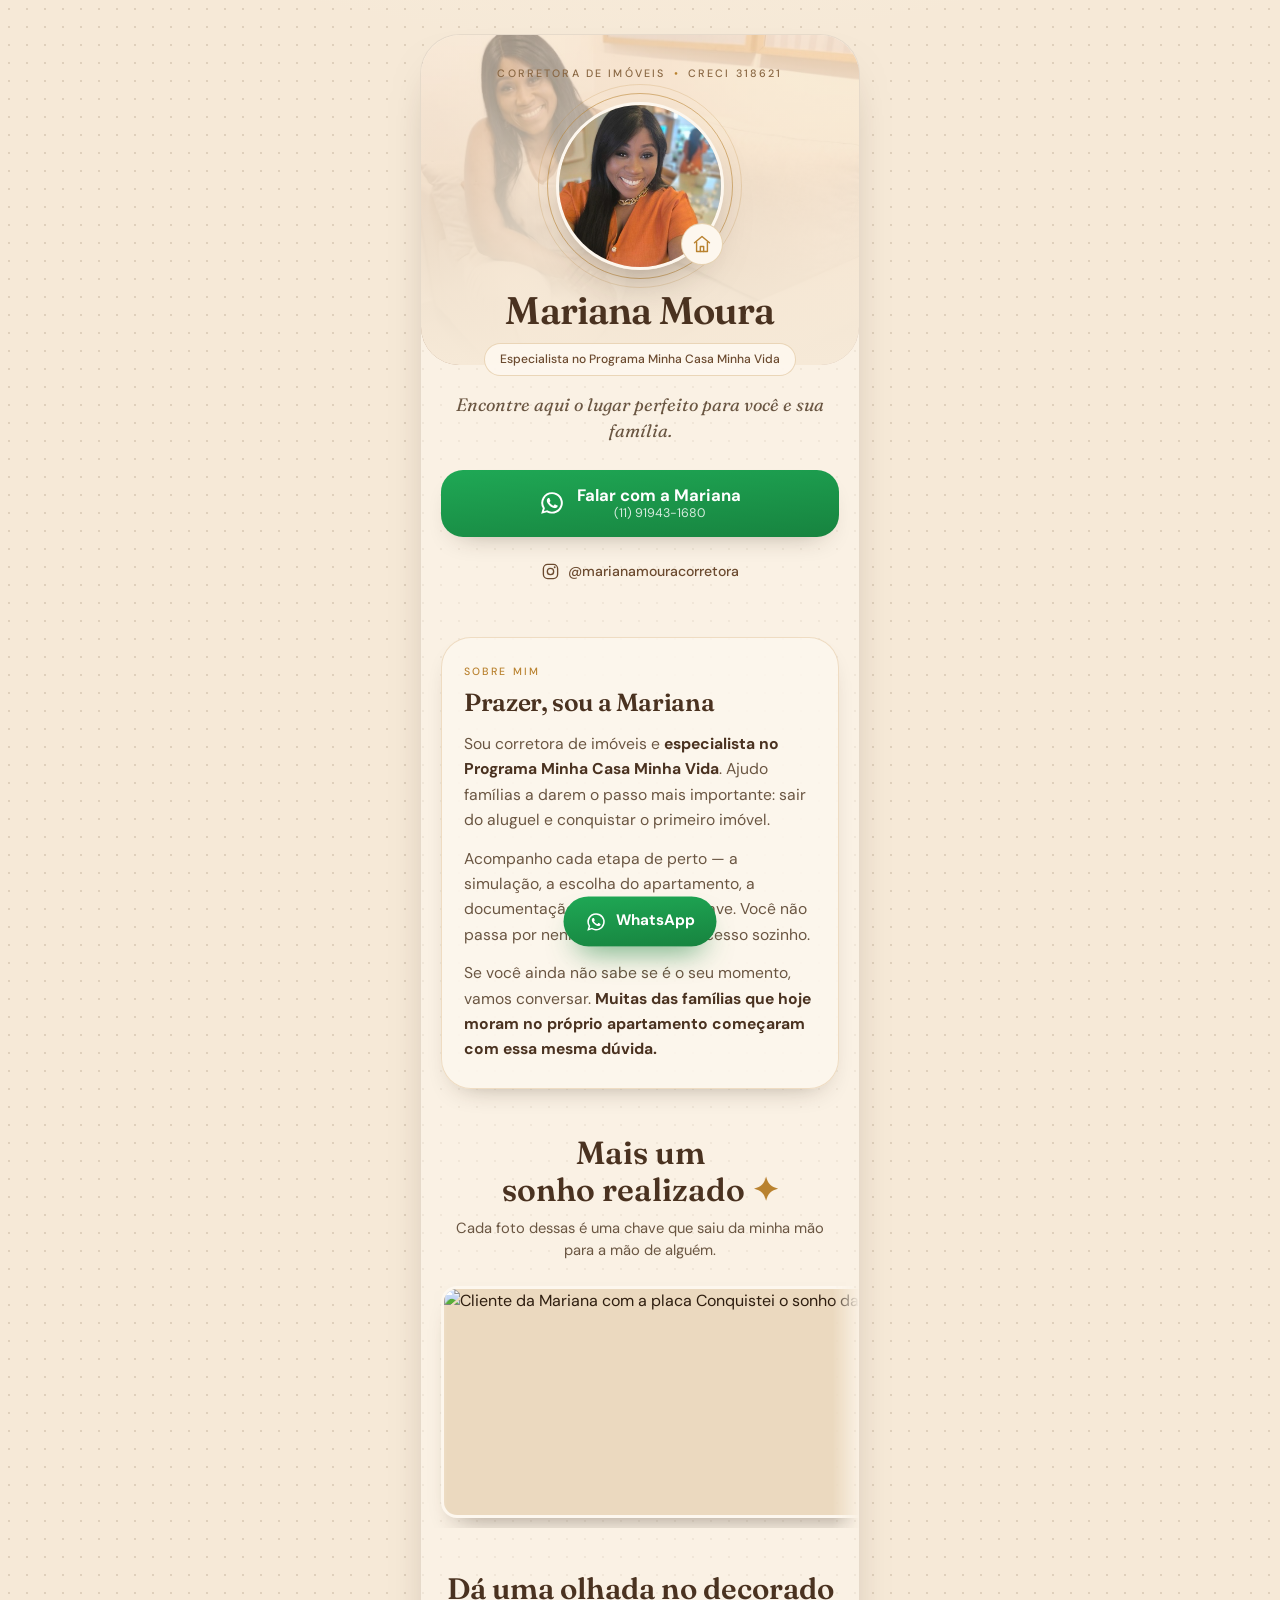
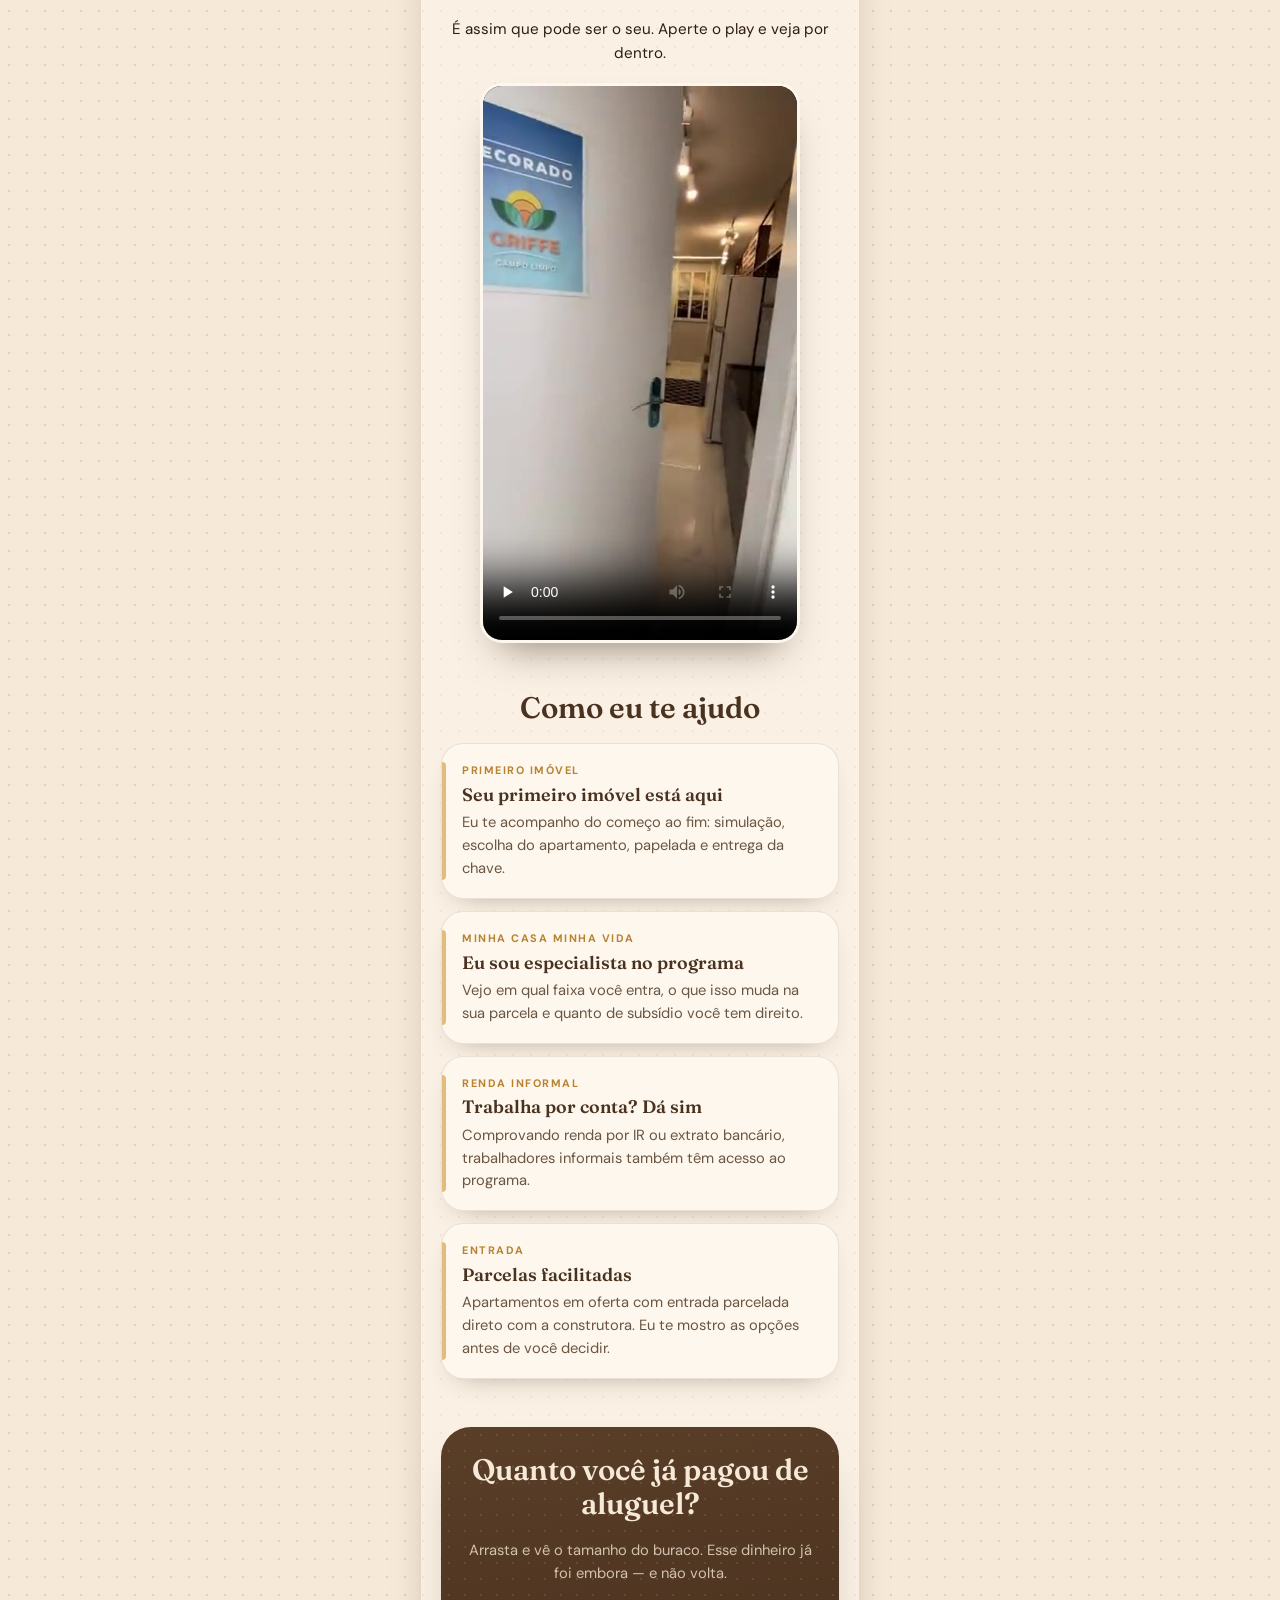
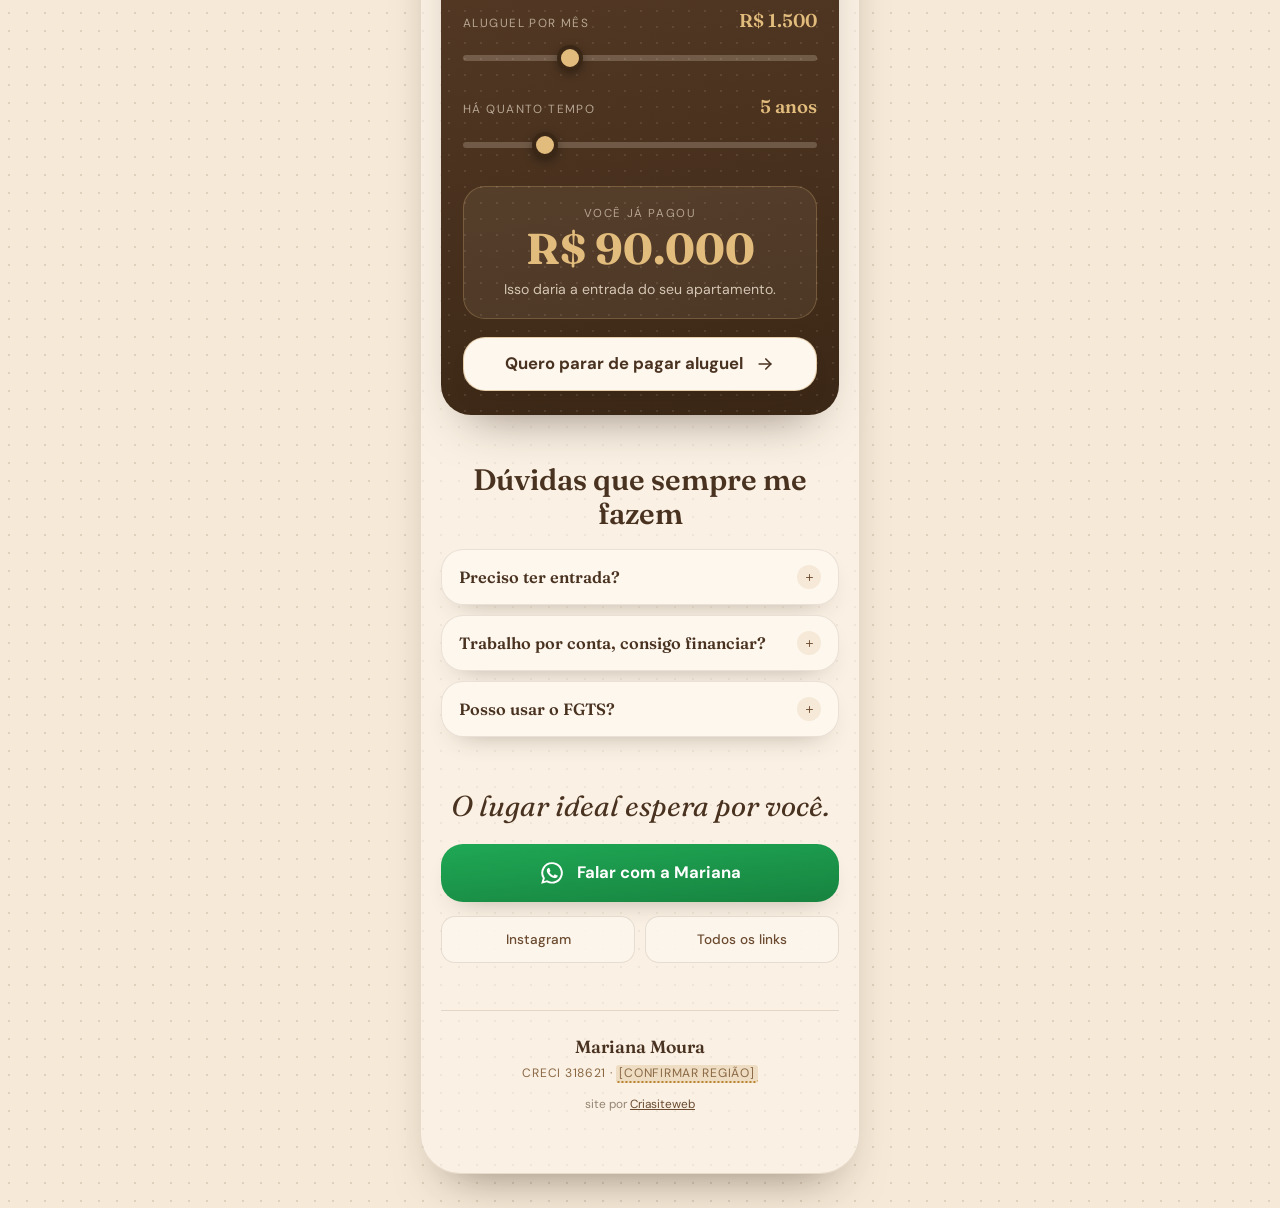
==== ver/index.html @ e0d33053 "Topo do biosite refeito: rosto em moldura contida, acao no topo, carimbo removido" ====
<!doctype html>
<html lang="pt-BR">
<head>
<meta charset="utf-8">
<meta name="viewport" content="width=device-width, initial-scale=1, viewport-fit=cover">
<title>Mariana Moura · Corretora de Imóveis</title>
<meta name="description" content="Mariana Moura, corretora de imóveis e especialista no Programa Minha Casa Minha Vida. Encontre aqui o lugar perfeito para você e sua família.">
<meta name="theme-color" content="#F6E9D7">

<meta property="og:type" content="website">
<meta property="og:title" content="Mariana Moura · Corretora de Imóveis">
<meta property="og:description" content="Especialista no Programa Minha Casa Minha Vida. Saia do aluguel — seu primeiro imóvel está aqui.">
<meta property="og:image" content="../assets/img/mariana-retrato.jpg">

<link rel="icon" href="data:image/svg+xml,<svg xmlns='http://www.w3.org/2000/svg' viewBox='0 0 100 100'><rect width='100' height='100' rx='22' fill='%236B4A2F'/><text y='70' x='50' text-anchor='middle' font-size='58' font-family='Georgia,serif' fill='%23F6E9D7'>M</text></svg>">

<link rel="preconnect" href="https://fonts.googleapis.com">
<link rel="preconnect" href="https://fonts.gstatic.com" crossorigin>
<link href="https://fonts.googleapis.com/css2?family=Fraunces:ital,opsz,wght@0,9..144,400;0,9..144,600;0,9..144,700;1,9..144,400&family=DM+Sans:opsz,wght@9..40,400;9..40,500;9..40,700&display=swap" rel="stylesheet">

<link rel="stylesheet" href="../assets/css/estilo.css?v=6">
</head>
<body>

<main class="bio">

  <!-- ============ 1. ROSTO + ACAO (cabecalho unico) ============ -->
  <header class="topo bloco" data-revela>

    <div class="topo__fundo" aria-hidden="true"></div>

    <p class="topo__rotulo">
      <span id="cargo">Corretora de imóveis</span>
      <i aria-hidden="true">&#8226;</i>
      <span id="creci">CRECI 318621</span>
    </p>

    <div class="topo__moldura">
      <img class="topo__foto" src="../assets/img/mariana-retrato.jpg"
           alt="Mariana Moura, corretora de imóveis"
           width="565" height="568" fetchpriority="high" decoding="async">
      <span class="topo__selo" aria-hidden="true">
        <svg viewBox="0 0 24 24" fill="none" stroke="currentColor" stroke-width="1.7" stroke-linecap="round" stroke-linejoin="round">
          <path d="M3 10.5 12 3l9 7.5"/><path d="M5.5 9.5V21h13V9.5"/><path d="M10 21v-6h4v6"/>
        </svg>
      </span>
    </div>

    <h1 class="topo__nome">Mariana Moura</h1>

    <p class="topo__especialidade" id="especialidade">Especialista no Programa Minha Casa Minha Vida</p>

    <p class="topo__chamada" id="chamada">Encontre aqui o lugar perfeito para você e sua família.</p>

    <div class="topo__acao">
      <a class="botao botao--zap" id="zapTopo" href="#" target="_blank" rel="noopener">
        <svg class="botao__icone" viewBox="0 0 24 24" fill="currentColor" aria-hidden="true"><path d="M12.04 2a9.9 9.9 0 0 0-8.5 14.96L2 22l5.2-1.5A9.9 9.9 0 1 0 12.04 2Zm0 1.8a8.1 8.1 0 1 1-4.1 15.08l-.3-.17-3.08.89.9-3-.2-.31A8.1 8.1 0 0 1 12.05 3.8Zm4.65 10.3c-.25-.13-1.48-.73-1.7-.81-.23-.09-.4-.13-.56.12s-.64.8-.79.97c-.14.17-.29.19-.54.06a6.6 6.6 0 0 1-1.95-1.2 7.3 7.3 0 0 1-1.35-1.68c-.14-.25-.01-.38.11-.5.11-.12.25-.29.37-.44.12-.15.16-.25.24-.42.08-.17.04-.31-.02-.44-.06-.12-.56-1.35-.77-1.85-.2-.48-.4-.42-.55-.43h-.47c-.16 0-.43.06-.65.31-.23.25-.86.84-.86 2.05s.88 2.38 1 2.55c.13.16 1.73 2.64 4.2 3.7.58.26 1.04.41 1.4.52.59.19 1.13.16 1.55.1.47-.07 1.48-.6 1.69-1.19.2-.58.2-1.08.14-1.19-.06-.1-.23-.16-.48-.29Z"/></svg>
        <span class="botao__texto">
          <b>Falar com a Mariana</b>
          <small id="zapNumero">(11) 91943-1680</small>
        </span>
      </a>

      <a class="linha-insta" id="instaLink" href="https://www.instagram.com/marianamouracorretora/" target="_blank" rel="noopener">
        <svg viewBox="0 0 24 24" fill="none" stroke="currentColor" stroke-width="1.7" aria-hidden="true"><rect x="3" y="3" width="18" height="18" rx="5.5"/><circle cx="12" cy="12" r="4"/><circle cx="17.3" cy="6.7" r="1.2" fill="currentColor" stroke="none"/></svg>
        <span>@marianamouracorretora</span>
      </a>
    </div>

  </header>

  <!-- ============ 2. UM POUCO SOBRE ELA ============ -->
  <section class="sobre bloco" data-revela aria-labelledby="sobreTitulo">
    <p class="sobre__rotulo">Sobre mim</p>
    <h2 class="sobre__titulo" id="sobreTitulo">Prazer, sou a Mariana</h2>
    <div id="sobreTexto"></div>
  </section>

  <!-- ============ 3. MURAL DE ENTREGAS ============ -->
  <section class="mural bloco" data-revela aria-labelledby="muralTitulo">
    <h2 class="mural__titulo" id="muralTitulo">Mais um sonho realizado <i aria-hidden="true">✦</i></h2>
    <p class="mural__legenda" id="muralLegenda">Cada foto dessas é uma chave que saiu da minha mão para a mão de alguém.</p>

    <div class="mural__janela">
      <div class="trilho" id="trilho" role="list" aria-label="Fotos de entregas de chave"></div>
    </div>
  </section>

  <!-- ============ 3b. VÍDEO DO DECORADO ============ -->
  <section class="video bloco" data-revela aria-labelledby="videoTitulo">
    <h2 class="secao__titulo" id="videoTitulo">Dá uma olhada no decorado</h2>
    <p class="video__legenda" id="videoLegenda">É assim que pode ser o seu. Aperte o play e veja por dentro.</p>
    <div class="video__moldura">
      <video id="videoDecorado" controls playsinline preload="none"
             poster="../assets/img/decorado-capa.jpg" aria-label="Vídeo do apartamento decorado">
        <source src="../assets/video/decorado.mp4" type="video/mp4" />
        Seu navegador não consegue mostrar o vídeo.
      </video>
    </div>
  </section>

  <!-- ============ 4. COMO EU TE AJUDO ============ -->
  <section class="ajuda bloco" data-revela aria-labelledby="ajudaTitulo">
    <h2 class="secao__titulo" id="ajudaTitulo">Como eu te ajudo</h2>
    <div class="ajuda__lista" id="ajudaLista"></div>
  </section>

  <!-- ============ 5. CONTA DO ALUGUEL ============ -->
  <section class="conta bloco" data-revela aria-labelledby="contaTitulo">
    <h2 class="secao__titulo secao__titulo--claro" id="contaTitulo">Quanto você já pagou de aluguel?</h2>
    <p class="conta__texto">Arrasta e vê o tamanho do buraco. Esse dinheiro já foi embora — e não volta.</p>

    <label class="campo" for="valorAluguel">
      <span class="campo__rotulo">Aluguel por mês</span>
      <output class="campo__valor" id="valorSaida">R$ 1.500</output>
    </label>
    <input class="slider" type="range" id="valorAluguel" min="500" max="4000" step="50" value="1500" aria-describedby="valorSaida">

    <label class="campo" for="anosAluguel">
      <span class="campo__rotulo">Há quanto tempo</span>
      <output class="campo__valor" id="anosSaida">5 anos</output>
    </label>
    <input class="slider" type="range" id="anosAluguel" min="1" max="20" step="1" value="5" aria-describedby="anosSaida">

    <div class="conta__placar" aria-live="polite">
      <span class="conta__rotulo">Você já pagou</span>
      <strong class="conta__total" id="contaTotal">R$ 90.000</strong>
      <span class="conta__remate">Isso daria a entrada do seu apartamento.</span>
    </div>

    <a class="botao botao--claro" id="zapConta" href="#" target="_blank" rel="noopener">
      <span class="botao__texto"><b>Quero parar de pagar aluguel</b></span>
      <svg class="botao__seta" viewBox="0 0 24 24" fill="none" stroke="currentColor" stroke-width="2" stroke-linecap="round" stroke-linejoin="round" aria-hidden="true"><path d="M5 12h14"/><path d="m13 6 6 6-6 6"/></svg>
    </a>
  </section>

  <!-- ============ 6. DÚVIDAS ============ -->
  <section class="duvidas bloco" data-revela aria-labelledby="duvidasTitulo">
    <h2 class="secao__titulo" id="duvidasTitulo">Dúvidas que sempre me fazem</h2>
    <div class="duvidas__lista" id="duvidasLista"></div>
  </section>

  <!-- ============ 7. FECHAMENTO ============ -->
  <section class="fim bloco" data-revela>
    <p class="fim__frase" id="fimFrase">O lugar ideal espera por você.</p>
    <a class="botao botao--zap" id="zapFim" href="#" target="_blank" rel="noopener">
      <svg class="botao__icone" viewBox="0 0 24 24" fill="currentColor" aria-hidden="true"><path d="M12.04 2a9.9 9.9 0 0 0-8.5 14.96L2 22l5.2-1.5A9.9 9.9 0 1 0 12.04 2Zm0 1.8a8.1 8.1 0 1 1-4.1 15.08l-.3-.17-3.08.89.9-3-.2-.31A8.1 8.1 0 0 1 12.05 3.8Zm4.65 10.3c-.25-.13-1.48-.73-1.7-.81-.23-.09-.4-.13-.56.12s-.64.8-.79.97c-.14.17-.29.19-.54.06a6.6 6.6 0 0 1-1.95-1.2 7.3 7.3 0 0 1-1.35-1.68c-.14-.25-.01-.38.11-.5.11-.12.25-.29.37-.44.12-.15.16-.25.24-.42.08-.17.04-.31-.02-.44-.06-.12-.56-1.35-.77-1.85-.2-.48-.4-.42-.55-.43h-.47c-.16 0-.43.06-.65.31-.23.25-.86.84-.86 2.05s.88 2.38 1 2.55c.13.16 1.73 2.64 4.2 3.7.58.26 1.04.41 1.4.52.59.19 1.13.16 1.55.1.47-.07 1.48-.6 1.69-1.19.2-.58.2-1.08.14-1.19-.06-.1-.23-.16-.48-.29Z"/></svg>
      <span class="botao__texto"><b>Falar com a Mariana</b></span>
    </a>

    <div class="atalhos">
      <a class="atalho" id="atalhoInsta" href="https://www.instagram.com/marianamouracorretora/" target="_blank" rel="noopener">Instagram</a>
      <a class="atalho" id="atalhoLinkme" href="https://linkme.bio/marianamouracorretora" target="_blank" rel="noopener">Todos os links</a>
    </div>
  </section>

  <footer class="rodape">
    <p class="rodape__marca">Mariana Moura</p>
    <p class="rodape__dados"><span id="rodapeCreci">CRECI 318621</span> · <span id="rodapeRegiao">[CONFIRMAR REGIÃO]</span></p>
    <p class="rodape__credito">site por <a href="https://criasiteweb.github.io" target="_blank" rel="noopener">Criasiteweb</a></p>
  </footer>

</main>

<!-- botão fixo que aparece depois do primeiro rolar -->
<a class="flutuante" id="zapFlutuante" href="#" target="_blank" rel="noopener" aria-label="Falar com a Mariana no WhatsApp">
  <svg viewBox="0 0 24 24" fill="currentColor" aria-hidden="true"><path d="M12.04 2a9.9 9.9 0 0 0-8.5 14.96L2 22l5.2-1.5A9.9 9.9 0 1 0 12.04 2Zm0 1.8a8.1 8.1 0 1 1-4.1 15.08l-.3-.17-3.08.89.9-3-.2-.31A8.1 8.1 0 0 1 12.05 3.8Zm4.65 10.3c-.25-.13-1.48-.73-1.7-.81-.23-.09-.4-.13-.56.12s-.64.8-.79.97c-.14.17-.29.19-.54.06a6.6 6.6 0 0 1-1.95-1.2 7.3 7.3 0 0 1-1.35-1.68c-.14-.25-.01-.38.11-.5.11-.12.25-.29.37-.44.12-.15.16-.25.24-.42.08-.17.04-.31-.02-.44-.06-.12-.56-1.35-.77-1.85-.2-.48-.4-.42-.55-.43h-.47c-.16 0-.43.06-.65.31-.23.25-.86.84-.86 2.05s.88 2.38 1 2.55c.13.16 1.73 2.64 4.2 3.7.58.26 1.04.41 1.4.52.59.19 1.13.16 1.55.1.47-.07 1.48-.6 1.69-1.19.2-.58.2-1.08.14-1.19-.06-.1-.23-.16-.48-.29Z"/></svg>
  <span>WhatsApp</span>
</a>

<script src="../assets/js/dados.js?v=6"></script>
<script src="../assets/js/app.js?v=6"></script>
</body>
</html>
---- assets/css/estilo.css ----
/* ==================================================================
   MARIANA MOURA · biosite
   Paleta tirada das artes reais do Instagram dela:
   areia, marrom-chocolate e dourado.
   ================================================================== */

:root{
  --areia:        #F6E9D7;
  --areia-escura: #EBD9BF;
  --creme:        #FDF7EE;
  --branco:       #FFFDFA;

  --cafe:         #4A3220;
  --marrom:       #6B4A2F;
  --marrom-claro: #8A6844;
  --tinta:        #2E1E10;
  --tinta-suave:  #6A5642;

  --dourado:      #B9822F;
  --dourado-claro:#E2BC7C;

  --zap:          #1FA855;
  --zap-escuro:   #17833F;

  --raio:   22px;
  --raio-g: 30px;
  --arco:   50% 50% 16px 16px / 32% 32% 16px 16px;

  --sombra:    0 12px 28px -18px rgba(46,30,16,.45);
  --sombra-g:  0 26px 50px -28px rgba(46,30,16,.55);

  --display: "Fraunces", Georgia, "Times New Roman", serif;
  --corpo:   "DM Sans", system-ui, -apple-system, "Segoe UI", sans-serif;

  --largura: 440px;
}

*, *::before, *::after{ box-sizing: border-box; }

html{ -webkit-text-size-adjust: 100%; }

body{
  margin: 0;
  font-family: var(--corpo);
  color: var(--tinta);
  background-color: var(--areia);
  /* malha de bolinhas: mesmo grafismo das artes dela */
  background-image:
    radial-gradient(rgba(107,74,47,.16) 1.1px, transparent 1.2px),
    radial-gradient(1200px 700px at 50% -10%, #FBF1E2 0%, rgba(251,241,226,0) 70%);
  background-size: 18px 18px, 100% 100%;
  line-height: 1.55;
  overflow-x: hidden;
}

img{ max-width: 100%; display: block; }
a{ color: inherit; }

/* ---------- coluna única, estreita: é um biosite ---------- */
.bio{
  width: 100%;
  max-width: var(--largura);
  margin: 0 auto;
  padding: 26px 20px 140px;
}

@media (min-width: 900px){
  .bio{
    margin: 34px auto;
    background: rgba(253,247,238,.55);
    border: 1px solid rgba(107,74,47,.14);
    border-radius: 40px;
    box-shadow: var(--sombra-g);
    padding-bottom: 60px;
  }
}

/* ---------- entrada por bloco ---------- */
.bloco{
  opacity: 0;
  transform: translateY(26px);
  transition: opacity .7s cubic-bezier(.22,.8,.3,1), transform .7s cubic-bezier(.22,.8,.3,1);
  will-change: opacity, transform;
}
.bloco.visivel{ opacity: 1; transform: none; }

@media (prefers-reduced-motion: reduce){
  .bloco{ opacity: 1; transform: none; transition: none; }
}

/* ================= 1. ROSTO ================= */
.topo{ position: relative; text-align: center; padding-top: 4px; }

/* tudo do cabeçalho fica por cima do fundo */
.topo > *:not(.topo__fundo){ position: relative; z-index: 1; }

/* foto dela no decorado, sangrando como ambientação atrás do cabeçalho */
.topo__fundo{
  position: absolute;
  top: -26px;
  left: -20px;
  right: -20px;
  height: 330px;
  z-index: 0;
  overflow: hidden;
  border-radius: 0 0 38px 38px;
}
.topo__fundo::before{
  content: "";
  position: absolute;
  inset: 0;
  background: url("../img/mariana-sofa.jpg") 62% 16% / cover no-repeat;
  filter: saturate(.92);
}
.topo__fundo::after{
  /* véu na cor da areia: a foto vira ambiente, o texto continua legível */
  content: "";
  position: absolute;
  inset: 0;
  background: linear-gradient(180deg,
    rgba(246,233,215,.58) 0%,
    rgba(246,233,215,.76) 42%,
    rgba(246,233,215,.95) 78%,
    var(--areia) 100%);
}

@media (min-width: 900px){
  .topo__fundo{ border-radius: 40px 40px 38px 38px; }
}

/* etiqueta fina em caixa alta, acima do rosto */
.topo__rotulo{
  margin: 0 0 20px;
  font-size: .67rem;
  font-weight: 500;
  letter-spacing: .2em;
  text-transform: uppercase;
  color: var(--marrom-claro);
}
.topo__rotulo i{ color: var(--dourado); font-style: normal; margin: 0 3px; }

/* moldura do rosto: bolinha de perfil, com anel duplo dourado */
.topo__moldura{
  position: relative;
  width: min(168px, 43vw);
  aspect-ratio: 1;
  margin: 0 auto 20px;
}
.topo__moldura::before{
  content: "";
  position: absolute;
  inset: -9px;
  border: 1.5px solid rgba(185,130,47,.55);
  border-radius: 50%;
  z-index: 0;
}
.topo__moldura::after{
  content: "";
  position: absolute;
  inset: -18px;
  border: 1px solid rgba(185,130,47,.2);
  border-radius: 50%;
  z-index: 0;
}

.topo__foto{
  position: relative;
  z-index: 1;
  display: block;
  width: 100%;
  height: 100%;
  object-fit: cover;
  object-position: center 18%;
  border-radius: 50%;
  border: 3px solid var(--creme);
  box-shadow: var(--sombra-g);
}

.topo__selo{
  position: absolute;
  z-index: 2;
  right: 1px;
  bottom: 5px;
  width: 42px;
  height: 42px;
  display: grid;
  place-items: center;
  background: var(--creme);
  color: var(--dourado);
  border: 1px solid rgba(185,130,47,.32);
  border-radius: 50%;
  box-shadow: var(--sombra);
}
.topo__selo svg{ width: 20px; height: 20px; }

.topo__nome{
  font-family: var(--display);
  font-weight: 600;
  font-size: clamp(1.95rem, 8.4vw, 2.4rem);
  line-height: 1.06;
  letter-spacing: -.022em;
  color: var(--cafe);
  margin: 0;
}

.topo__especialidade{
  display: inline-block;
  margin: 13px 0 0;
  padding: 6px 15px;
  font-size: .755rem;
  font-weight: 500;
  color: var(--marrom);
  background: rgba(253,247,238,.92);
  border: 1px solid rgba(185,130,47,.28);
  border-radius: 999px;
}

.topo__chamada{
  font-family: var(--display);
  font-style: italic;
  font-size: 1.12rem;
  line-height: 1.45;
  color: var(--tinta-suave);
  margin: 16px 8px 0;
}

.topo__acao{ margin-top: 26px; }

/* ================= 2. AÇÃO ================= */
.acao{ margin-top: 26px; }

.botao{
  display: flex;
  align-items: center;
  justify-content: center;
  gap: 12px;
  width: 100%;
  padding: 16px 20px;
  border-radius: var(--raio);
  text-decoration: none;
  font-family: var(--corpo);
  box-shadow: var(--sombra);
  transition: transform .18s ease, box-shadow .18s ease;
}
.botao:active{ transform: scale(.985); }

.botao--zap{
  background: linear-gradient(175deg, var(--zap) 0%, var(--zap-escuro) 100%);
  color: #fff;
}
.botao--claro{
  background: var(--creme);
  color: var(--cafe);
  border: 1px solid rgba(185,130,47,.35);
}

.botao__icone{ width: 26px; height: 26px; flex: none; }
.botao__seta{ width: 20px; height: 20px; flex: none; }
.botao__texto{ display: flex; flex-direction: column; line-height: 1.2; }
.botao__texto b{ font-size: 1.04rem; font-weight: 700; }
.botao__texto small{ font-size: .78rem; opacity: .82; }

.linha-insta{
  display: flex;
  align-items: center;
  justify-content: center;
  gap: 8px;
  margin-top: 14px;
  padding: 10px;
  font-size: .88rem;
  font-weight: 500;
  color: var(--marrom);
  text-decoration: none;
}
.linha-insta svg{ width: 19px; height: 19px; }

/* ================= 3. MURAL ================= */
.mural{
  margin-top: 46px;
  text-align: center;
}


.mural__titulo{
  font-family: var(--display);
  font-weight: 600;
  font-size: clamp(1.6rem, 7vw, 2rem);
  line-height: 1.15;
  color: var(--cafe);
  margin: 6px 0 8px;
}
.mural__titulo i{ color: var(--dourado); font-style: normal; }

.mural__legenda{
  margin: 0 8px 20px;
  font-size: .92rem;
  color: var(--tinta-suave);
}

/* trilho que anda sozinho */
.mural__janela{
  overflow: hidden;
  margin: 0 -20px;      /* anula o respiro da coluna: as fotos vão de borda a borda */
  padding: 4px 0 10px;
  -webkit-mask-image: linear-gradient(90deg, transparent 0, #000 26px, #000 calc(100% - 26px), transparent 100%);
          mask-image: linear-gradient(90deg, transparent 0, #000 26px, #000 calc(100% - 26px), transparent 100%);
}

.trilho{
  display: flex;
  gap: 12px;
  width: max-content;
  padding-left: 20px;
  animation: correr 58s linear infinite;
}
.mural__janela:hover .trilho{ animation-play-state: paused; }

@keyframes correr{
  from{ transform: translateX(0); }
  to  { transform: translateX(calc(-50% - 6px)); }  /* metade da lista + metade do vão */
}
@media (prefers-reduced-motion: reduce){
  .trilho{ animation: none; }
}

/* altura fixa, largura pelo formato natural da foto: nada é espremido */
.cartao{
  flex: none;
  height: 204px;
  margin: 0;
  border-radius: 16px;
  overflow: hidden;
  background: var(--areia-escura);
  box-shadow: 0 14px 26px -16px rgba(46,30,16,.5);
  border: 3px solid var(--creme);
}
.cartao img{
  height: 100%;
  width: auto;
  display: block;
  /* nada de corte: a arte entra inteira, com a proporção que ela publicou */
  object-fit: contain;
}
.cartao{ height: 232px; }

/* ================= 4. COMO EU TE AJUDO ================= */
.sobre{
  margin-top: 44px;
  padding: 26px 22px;
  background: rgba(253,247,238,.82);
  border: 1px solid rgba(185,130,47,.22);
  border-radius: var(--raio-g);
  box-shadow: var(--sombra);
}
.sobre__rotulo{
  margin: 0 0 8px;
  font-size: .66rem;
  font-weight: 500;
  letter-spacing: .2em;
  text-transform: uppercase;
  color: var(--dourado);
}
.sobre__titulo{
  font-family: var(--display);
  font-weight: 600;
  font-size: 1.55rem;
  line-height: 1.15;
  letter-spacing: -.015em;
  color: var(--cafe);
  margin: 0 0 14px;
}
.sobre__texto{
  margin: 0 0 13px;
  font-size: .98rem;
  line-height: 1.62;
  color: var(--tinta-suave);
}
.sobre__texto:last-child{ margin-bottom: 0; }
.sobre__texto b{ color: var(--cafe); font-weight: 700; }

.ajuda{ margin-top: 48px; }

.secao__titulo{
  font-family: var(--display);
  font-weight: 600;
  font-size: clamp(1.5rem, 6.5vw, 1.85rem);
  line-height: 1.15;
  color: var(--cafe);
  margin: 0 0 18px;
  text-align: center;
}
.secao__titulo--claro{ color: var(--areia); }

.ajuda__lista{ display: grid; gap: 12px; }

.item{
  position: relative;
  padding: 18px 18px 18px 20px;
  background: var(--creme);
  border: 1px solid rgba(107,74,47,.13);
  border-radius: var(--raio);
  box-shadow: var(--sombra);
}
.item::before{
  content: "";
  position: absolute;
  left: 0; top: 18px; bottom: 18px;
  width: 4px;
  border-radius: 0 4px 4px 0;
  background: var(--dourado-claro);
}
.item__etiqueta{
  display: block;
  font-size: .68rem;
  letter-spacing: .14em;
  text-transform: uppercase;
  color: var(--dourado);
  font-weight: 700;
  margin-bottom: 5px;
}
.item__titulo{
  font-family: var(--display);
  font-size: 1.12rem;
  font-weight: 600;
  color: var(--cafe);
  margin: 0 0 5px;
  line-height: 1.25;
}
.item__texto{
  margin: 0;
  font-size: .92rem;
  color: var(--tinta-suave);
}

/* ================= 5. CONTA DO ALUGUEL ================= */
.conta{
  margin-top: 48px;
  padding: 26px 22px 24px;
  background:
    radial-gradient(rgba(246,233,215,.10) 1px, transparent 1.1px) 0 0/16px 16px,
    linear-gradient(170deg, #5A3E28 0%, #3B2716 100%);
  border-radius: var(--raio-g);
  box-shadow: var(--sombra-g);
  color: var(--areia);
}

.conta__texto{
  margin: 0 0 22px;
  text-align: center;
  font-size: .92rem;
  color: rgba(246,233,215,.78);
}

.campo{
  display: flex;
  align-items: baseline;
  justify-content: space-between;
  gap: 10px;
  margin-bottom: 6px;
}
.campo__rotulo{
  font-size: .74rem;
  letter-spacing: .12em;
  text-transform: uppercase;
  color: rgba(246,233,215,.62);
}
.campo__valor{
  font-family: var(--display);
  font-size: 1.16rem;
  font-weight: 600;
  color: var(--dourado-claro);
}

.slider{
  -webkit-appearance: none;
  appearance: none;
  width: 100%;
  height: 34px;
  margin: 0 0 18px;
  background: transparent;
  cursor: pointer;
}
.slider::-webkit-slider-runnable-track{
  height: 6px;
  border-radius: 99px;
  background: rgba(246,233,215,.22);
}
.slider::-moz-range-track{
  height: 6px;
  border-radius: 99px;
  background: rgba(246,233,215,.22);
}
.slider::-webkit-slider-thumb{
  -webkit-appearance: none;
  width: 26px; height: 26px;
  margin-top: -10px;
  border-radius: 50%;
  background: var(--dourado-claro);
  border: 4px solid #3B2716;
  box-shadow: 0 3px 10px rgba(0,0,0,.35);
}
.slider::-moz-range-thumb{
  width: 20px; height: 20px;
  border-radius: 50%;
  background: var(--dourado-claro);
  border: 4px solid #3B2716;
}
.slider:focus-visible{ outline: 2px solid var(--dourado-claro); outline-offset: 6px; }

.conta__placar{
  display: grid;
  gap: 2px;
  text-align: center;
  padding: 18px 14px;
  margin: 6px 0 18px;
  background: rgba(246,233,215,.07);
  border: 1px solid rgba(226,188,124,.25);
  border-radius: var(--raio);
}
.conta__rotulo{
  font-size: .72rem;
  letter-spacing: .14em;
  text-transform: uppercase;
  color: rgba(246,233,215,.6);
}
.conta__total{
  font-family: var(--display);
  font-size: clamp(2rem, 10vw, 2.7rem);
  font-weight: 700;
  line-height: 1.1;
  color: var(--dourado-claro);
}
.conta__remate{
  font-size: .88rem;
  color: rgba(246,233,215,.8);
  margin-top: 4px;
}

/* ================= 6. DÚVIDAS ================= */
.duvidas{ margin-top: 48px; }
.duvidas__lista{ display: grid; gap: 10px; }

.duvida{
  background: var(--creme);
  border: 1px solid rgba(107,74,47,.13);
  border-radius: var(--raio);
  box-shadow: var(--sombra);
  overflow: hidden;
}
.duvida__botao{
  display: flex;
  align-items: center;
  justify-content: space-between;
  gap: 12px;
  width: 100%;
  padding: 15px 17px;
  background: none;
  border: 0;
  text-align: left;
  font-family: var(--display);
  font-size: 1.02rem;
  font-weight: 600;
  color: var(--cafe);
  cursor: pointer;
}
.duvida__mais{
  flex: none;
  width: 24px; height: 24px;
  display: grid; place-items: center;
  border-radius: 50%;
  background: var(--areia);
  color: var(--marrom);
  font-size: 1rem;
  line-height: 1;
  transition: transform .25s ease;
}
.duvida.aberta .duvida__mais{ transform: rotate(45deg); }

.duvida__corpo{
  display: grid;
  grid-template-rows: 0fr;
  transition: grid-template-rows .3s ease;
}
.duvida.aberta .duvida__corpo{ grid-template-rows: 1fr; }
.duvida__corpo > div{ overflow: hidden; }
.duvida__corpo p{
  margin: 0;
  padding: 0 17px 16px;
  font-size: .92rem;
  color: var(--tinta-suave);
}

/* ================= 7. FECHAMENTO ================= */
.fim{
  margin-top: 50px;
  text-align: center;
}
.fim__frase{
  font-family: var(--display);
  font-style: italic;
  font-size: clamp(1.45rem, 7vw, 1.8rem);
  line-height: 1.3;
  color: var(--cafe);
  margin: 0 0 20px;
}

.atalhos{
  display: flex;
  gap: 10px;
  margin-top: 14px;
}
.atalho{
  flex: 1;
  padding: 12px 8px;
  font-size: .85rem;
  font-weight: 500;
  color: var(--marrom);
  text-decoration: none;
  background: rgba(253,247,238,.8);
  border: 1px solid rgba(107,74,47,.15);
  border-radius: 14px;
}

/* ================= RODAPÉ ================= */
.rodape{
  margin-top: 46px;
  padding-top: 22px;
  border-top: 1px solid rgba(107,74,47,.16);
  text-align: center;
}
.rodape__marca{
  font-family: var(--display);
  font-size: 1.1rem;
  font-weight: 600;
  color: var(--cafe);
  margin: 0 0 4px;
}
.rodape__dados{
  margin: 0 0 12px;
  font-size: .76rem;
  letter-spacing: .06em;
  text-transform: uppercase;
  color: var(--marrom-claro);
}
.rodape__credito{
  margin: 0;
  font-size: .74rem;
  color: rgba(106,86,66,.7);
}
.rodape__credito a{ color: var(--marrom); }

/* ================= BOTÃO FLUTUANTE ================= */
.flutuante{
  position: fixed;
  left: 50%;
  bottom: 18px;
  transform: translate(-50%, 130%);
  display: inline-flex;
  align-items: center;
  gap: 9px;
  padding: 13px 22px;
  background: linear-gradient(175deg, var(--zap) 0%, var(--zap-escuro) 100%);
  color: #fff;
  text-decoration: none;
  font-weight: 700;
  font-size: .95rem;
  border-radius: 999px;
  box-shadow: 0 16px 30px -14px rgba(23,131,63,.8);
  transition: transform .35s cubic-bezier(.22,.8,.3,1);
  z-index: 50;
}
.flutuante svg{ width: 21px; height: 21px; }
.flutuante.aparece{ transform: translate(-50%, 0); }

/* marcador de pendência: o que ainda falta preencher fica visível */
.pendente{
  background: rgba(185,130,47,.18);
  border-bottom: 2px dotted var(--dourado);
  padding: 0 3px;
  border-radius: 3px;
}

/* ================= 3b. VÍDEO DO DECORADO ================= */
.video{ margin-top: 44px; }
.video__legenda{
  margin: -6px 0 18px;
  text-align: center;
  font-size: .95rem;
  line-height: 1.55;
  color: var(--cafe-claro);
}
.video__moldura{
  position: relative;
  max-width: 320px;
  margin: 0 auto;
  border-radius: 22px;
  overflow: hidden;
  border: 3px solid var(--creme);
  background: var(--areia-escura);
  box-shadow: 0 22px 40px -20px rgba(46,30,16,.55);
}
.video__moldura video{
  display: block;
  width: 100%;
  height: auto;
  background: #000;
}
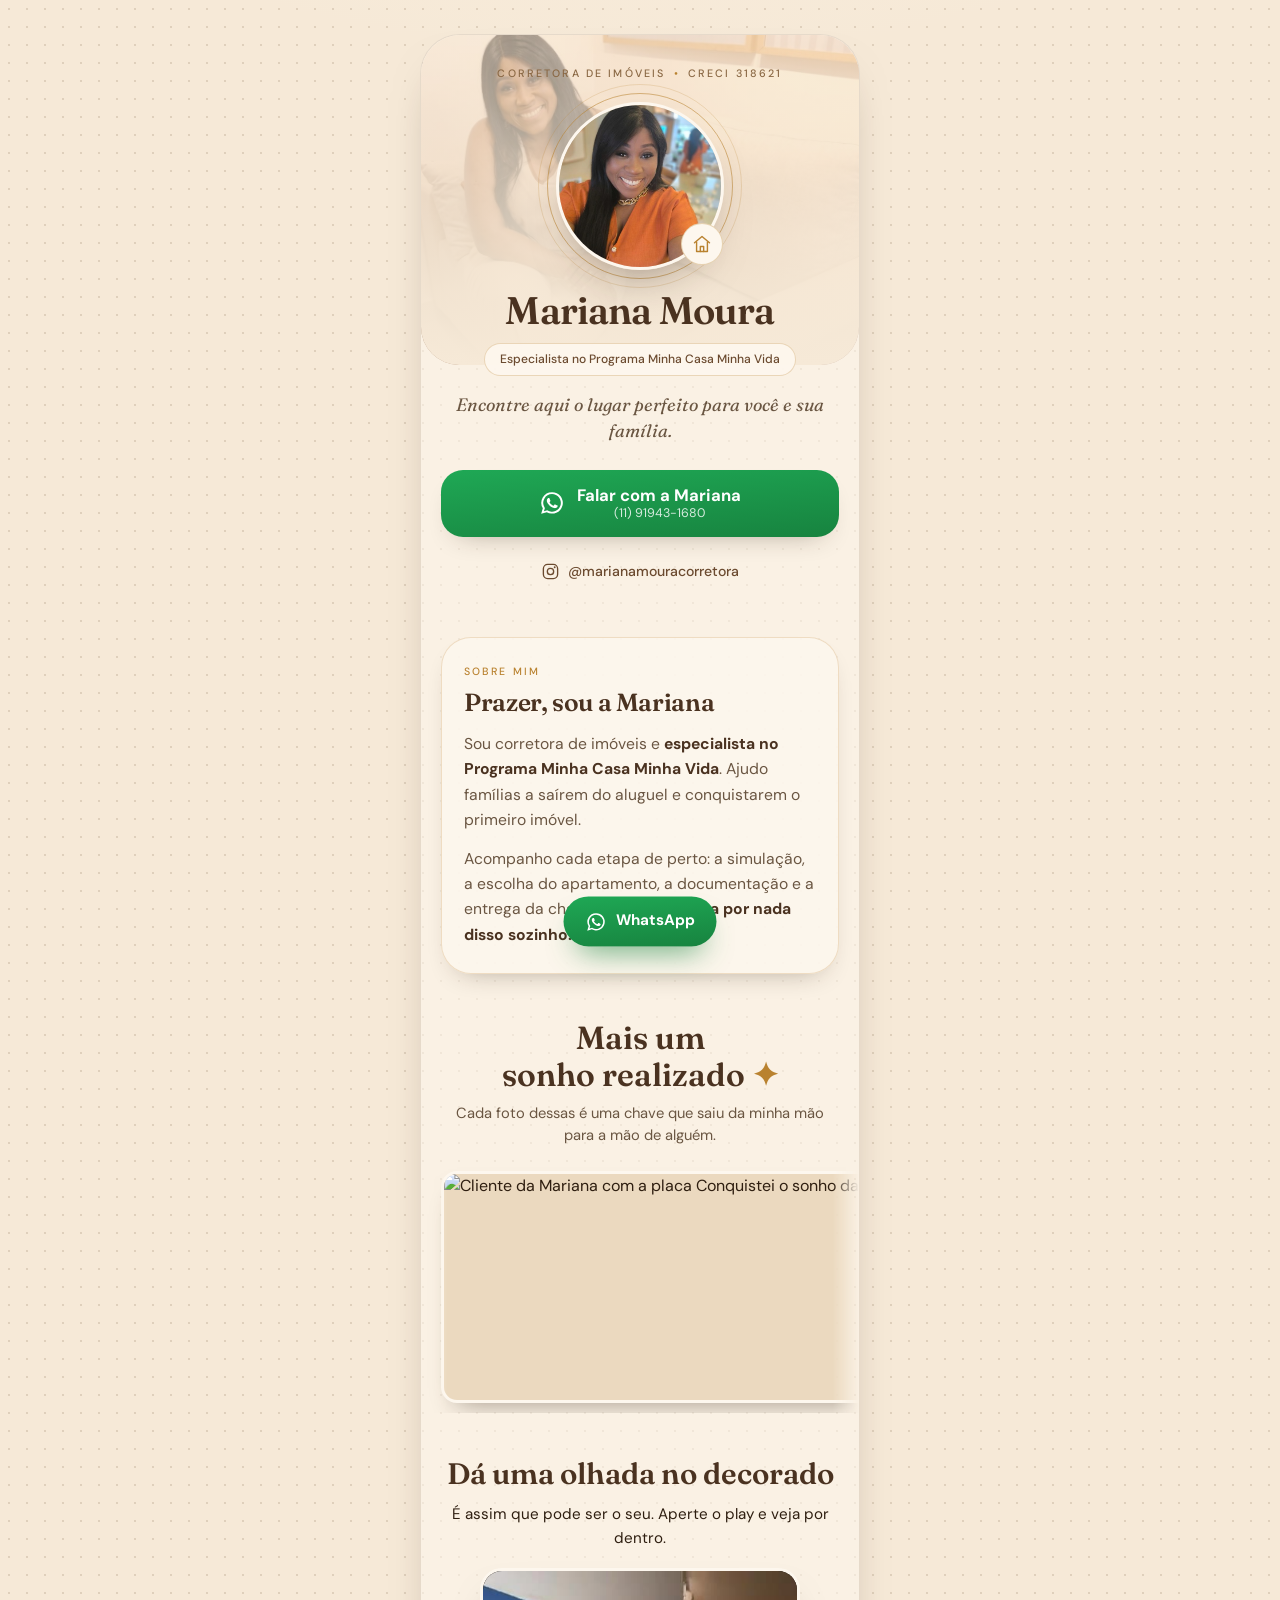
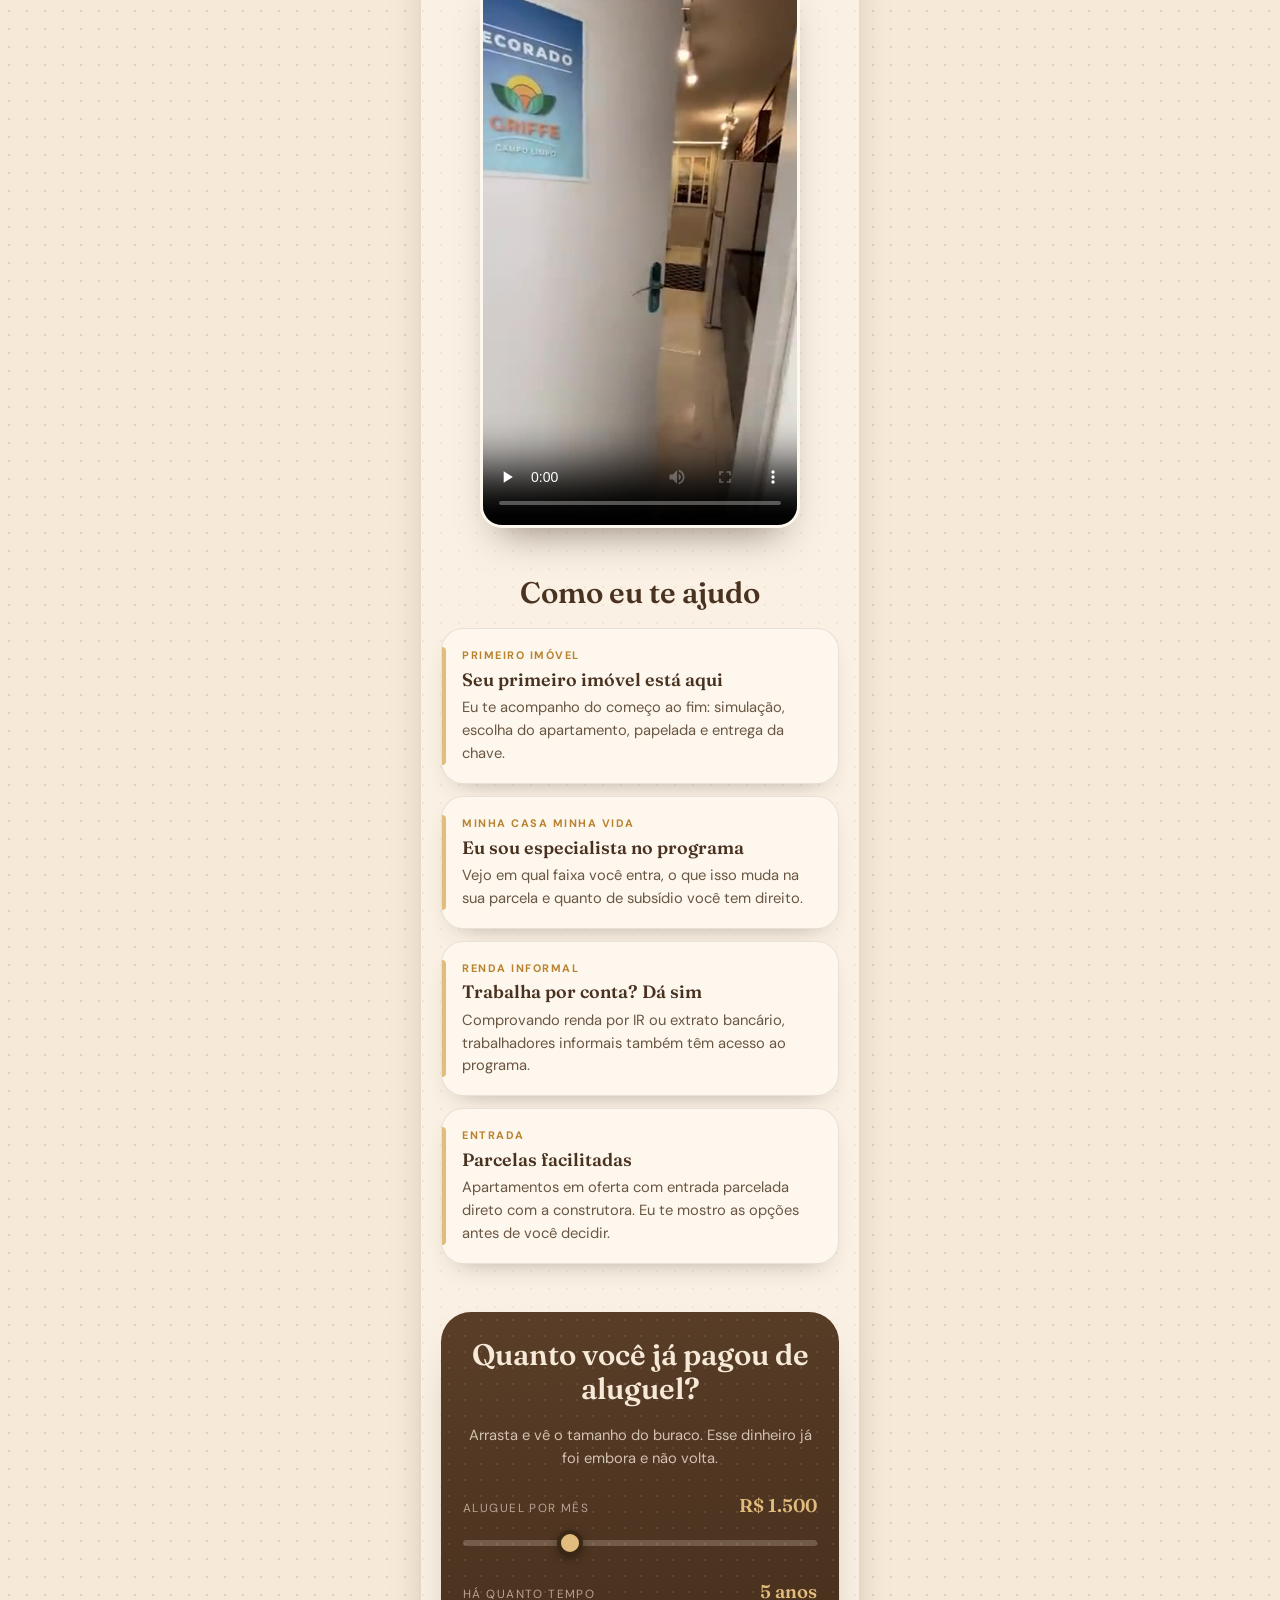
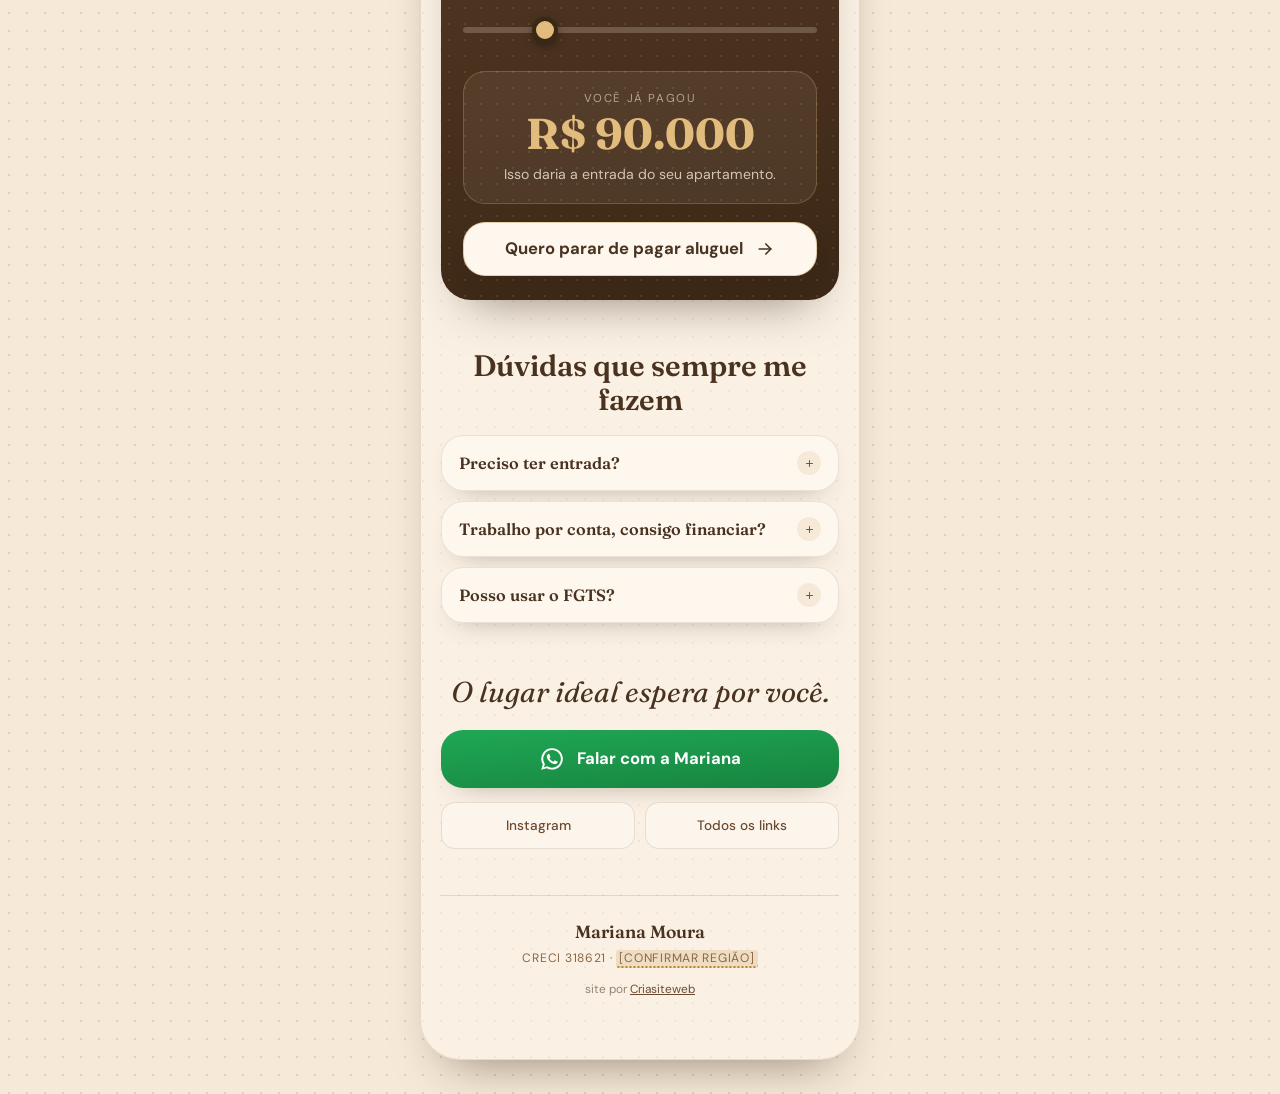
==== commit d1c0e58a: "Topo do biosite refeito: rosto em moldura contida, acao no topo, carimbo removido" ====
--- a/ver/index.html
+++ b/ver/index.html
@@ -9,7 +9,7 @@
 
 <meta property="og:type" content="website">
 <meta property="og:title" content="Mariana Moura · Corretora de Imóveis">
-<meta property="og:description" content="Especialista no Programa Minha Casa Minha Vida. Saia do aluguel — seu primeiro imóvel está aqui.">
+<meta property="og:description" content="Especialista no Programa Minha Casa Minha Vida. Saia do aluguel. Seu primeiro imóvel está aqui.">
 <meta property="og:image" content="../assets/img/mariana-retrato.jpg">
 
 <link rel="icon" href="data:image/svg+xml,<svg xmlns='http://www.w3.org/2000/svg' viewBox='0 0 100 100'><rect width='100' height='100' rx='22' fill='%236B4A2F'/><text y='70' x='50' text-anchor='middle' font-size='58' font-family='Georgia,serif' fill='%23F6E9D7'>M</text></svg>">
@@ -18,7 +18,7 @@
 <link rel="preconnect" href="https://fonts.gstatic.com" crossorigin>
 <link href="https://fonts.googleapis.com/css2?family=Fraunces:ital,opsz,wght@0,9..144,400;0,9..144,600;0,9..144,700;1,9..144,400&family=DM+Sans:opsz,wght@9..40,400;9..40,500;9..40,700&display=swap" rel="stylesheet">
 
-<link rel="stylesheet" href="../assets/css/estilo.css?v=6">
+<link rel="stylesheet" href="../assets/css/estilo.css?v=7">
 </head>
 <body>
 
@@ -108,7 +108,7 @@
   <!-- ============ 5. CONTA DO ALUGUEL ============ -->
   <section class="conta bloco" data-revela aria-labelledby="contaTitulo">
     <h2 class="secao__titulo secao__titulo--claro" id="contaTitulo">Quanto você já pagou de aluguel?</h2>
-    <p class="conta__texto">Arrasta e vê o tamanho do buraco. Esse dinheiro já foi embora — e não volta.</p>
+    <p class="conta__texto">Arrasta e vê o tamanho do buraco. Esse dinheiro já foi embora e não volta.</p>
 
     <label class="campo" for="valorAluguel">
       <span class="campo__rotulo">Aluguel por mês</span>
@@ -168,7 +168,7 @@
   <span>WhatsApp</span>
 </a>
 
-<script src="../assets/js/dados.js?v=6"></script>
-<script src="../assets/js/app.js?v=6"></script>
+<script src="../assets/js/dados.js?v=7"></script>
+<script src="../assets/js/app.js?v=7"></script>
 </body>
 </html>
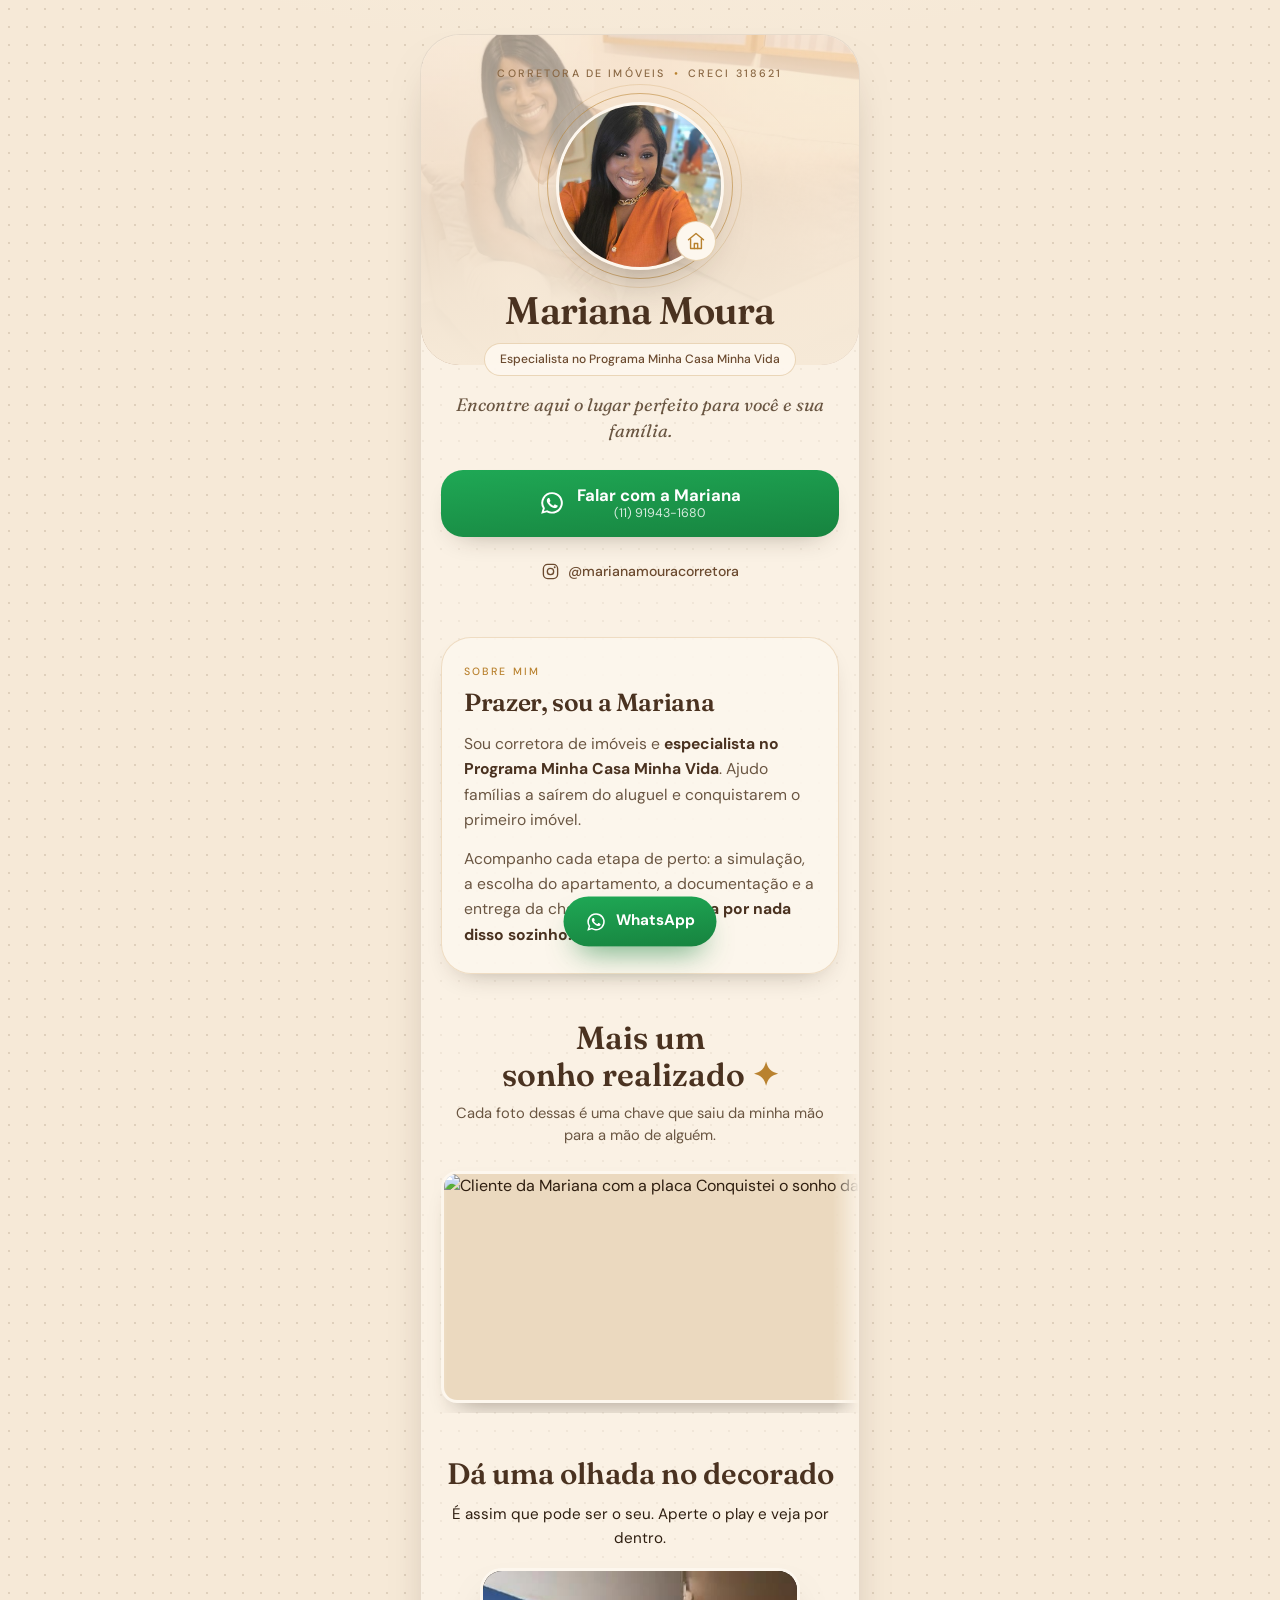
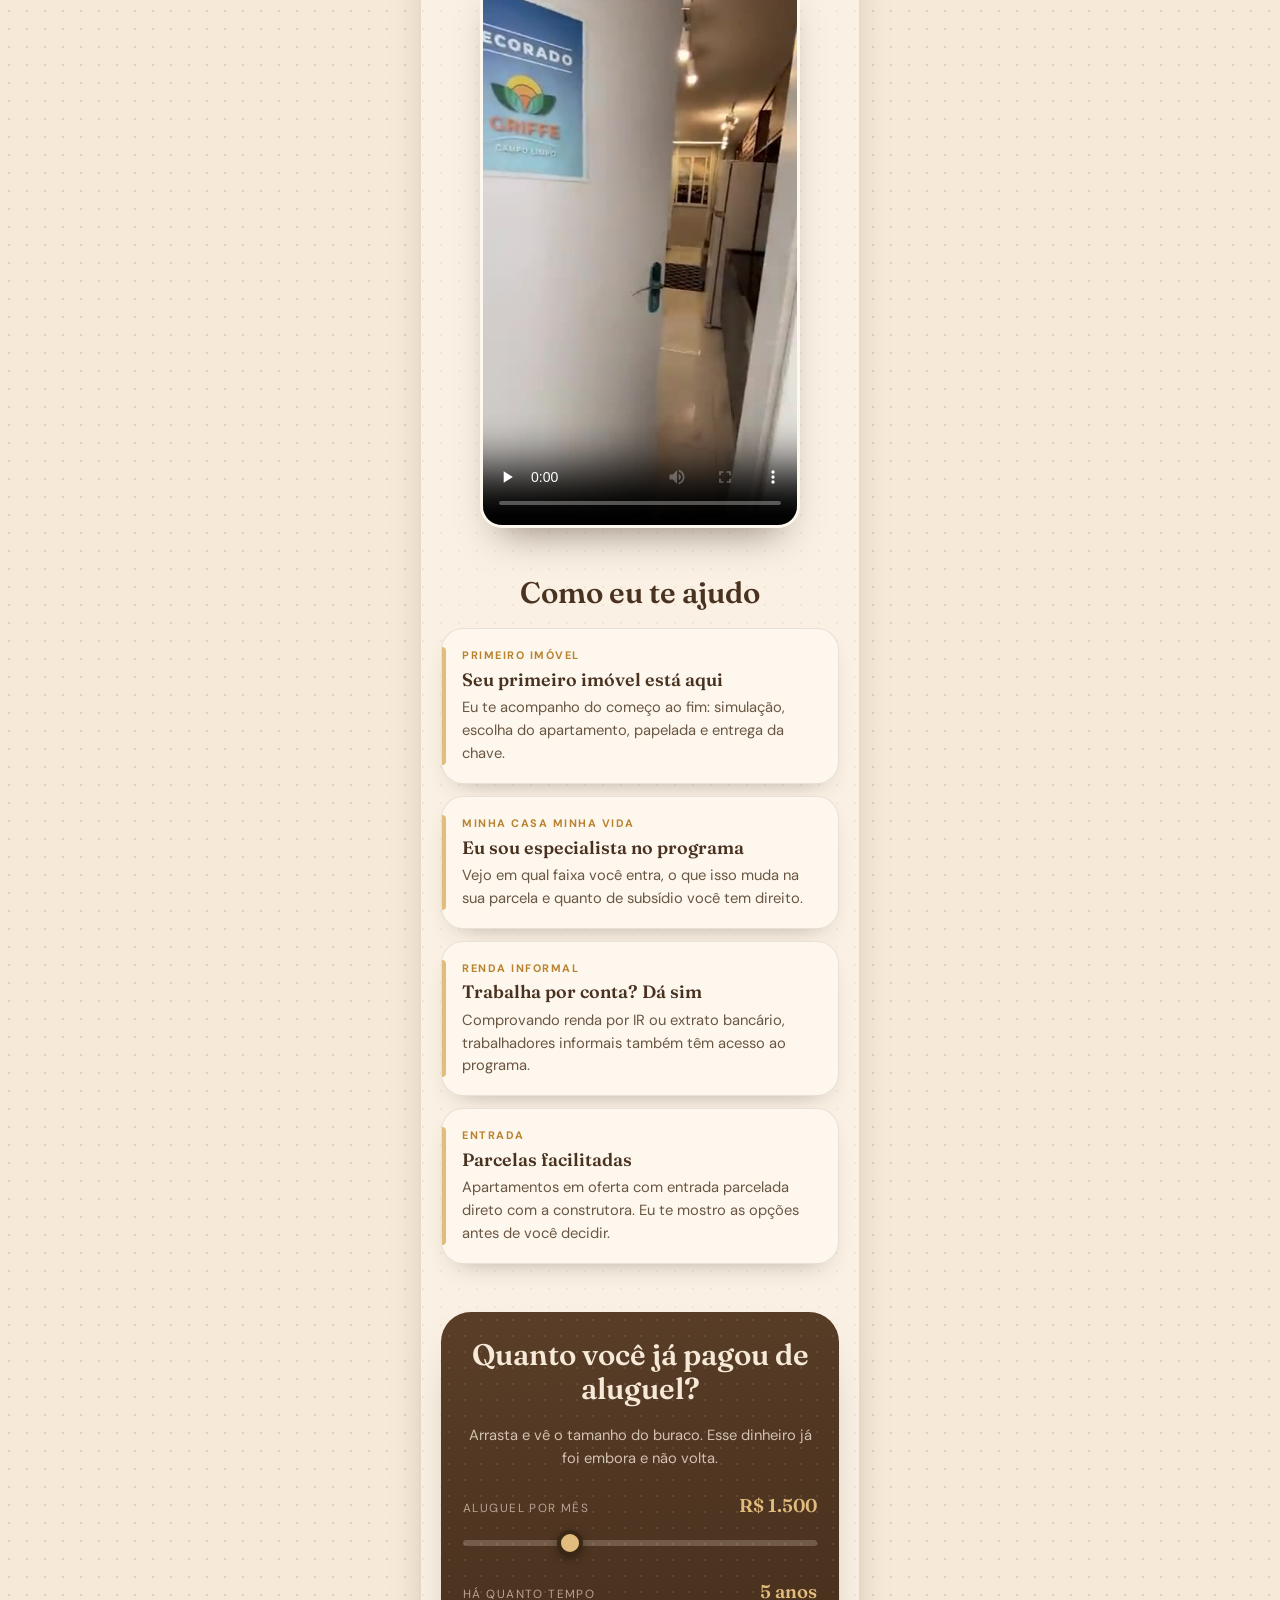
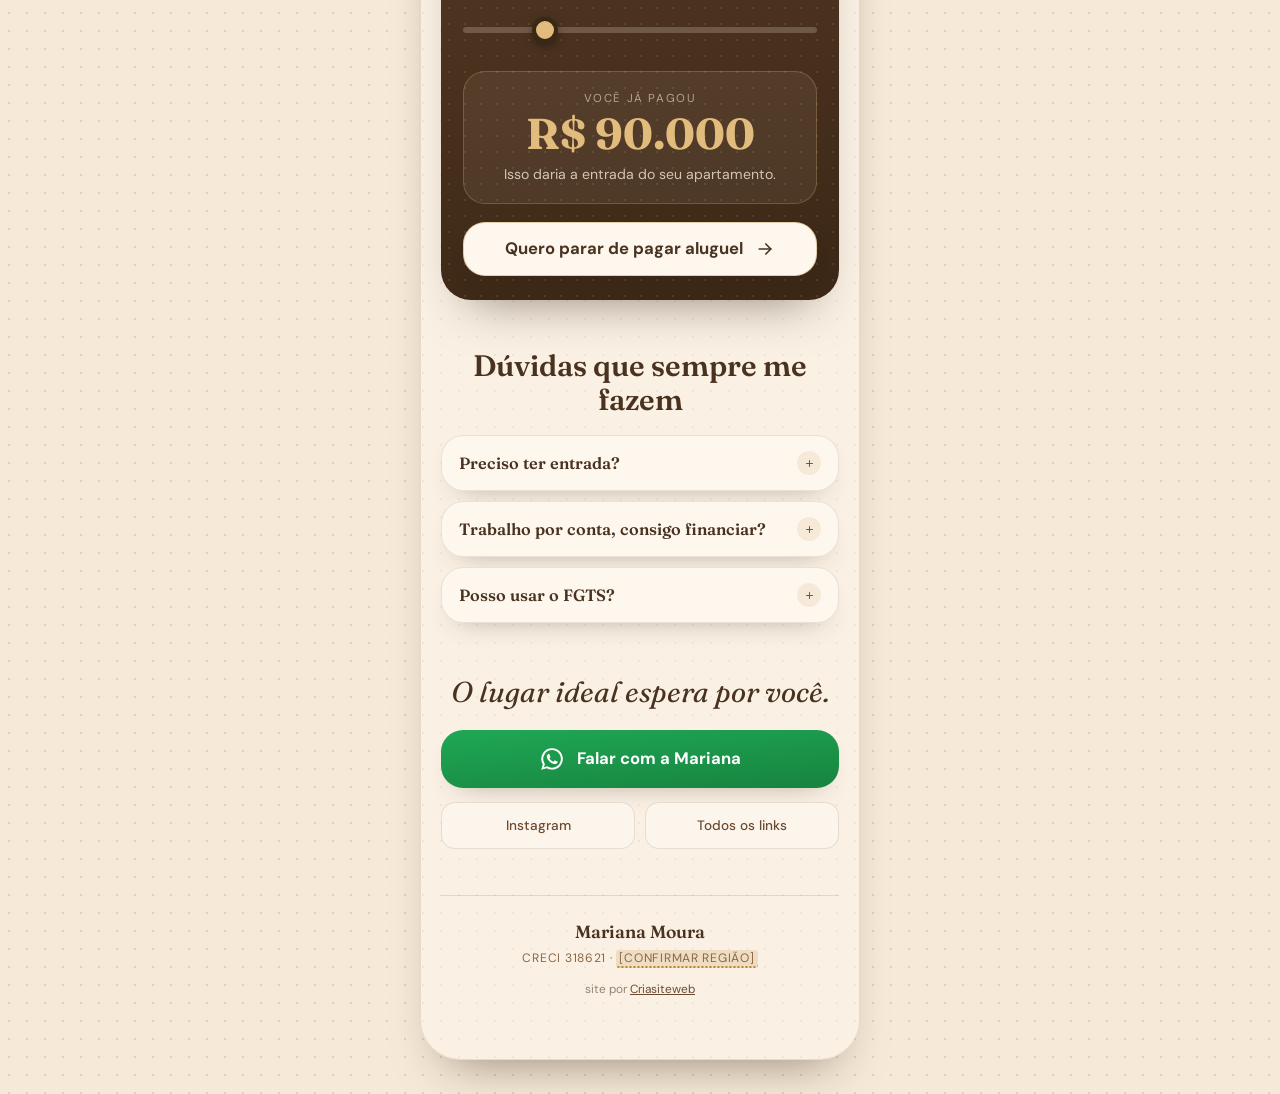
==== commit b6bac67b: "Topo do biosite refeito: rosto em moldura contida, acao no topo, carimbo removido" ====
--- a/ver/index.html
+++ b/ver/index.html
@@ -18,7 +18,7 @@
 <link rel="preconnect" href="https://fonts.gstatic.com" crossorigin>
 <link href="https://fonts.googleapis.com/css2?family=Fraunces:ital,opsz,wght@0,9..144,400;0,9..144,600;0,9..144,700;1,9..144,400&family=DM+Sans:opsz,wght@9..40,400;9..40,500;9..40,700&display=swap" rel="stylesheet">
 
-<link rel="stylesheet" href="../assets/css/estilo.css?v=7">
+<link rel="stylesheet" href="../assets/css/estilo.css?v=8">
 </head>
 <body>
 
@@ -168,7 +168,7 @@
   <span>WhatsApp</span>
 </a>
 
-<script src="../assets/js/dados.js?v=7"></script>
-<script src="../assets/js/app.js?v=7"></script>
+<script src="../assets/js/dados.js?v=8"></script>
+<script src="../assets/js/app.js?v=8"></script>
 </body>
 </html>
--- a/assets/css/estilo.css
+++ b/assets/css/estilo.css
@@ -179,10 +179,10 @@
 .topo__selo{
   position: absolute;
   z-index: 2;
-  right: 1px;
-  bottom: 5px;
-  width: 42px;
-  height: 42px;
+  right: 5%;
+  bottom: 5%;
+  width: 40px;
+  height: 40px;
   display: grid;
   place-items: center;
   background: var(--creme);
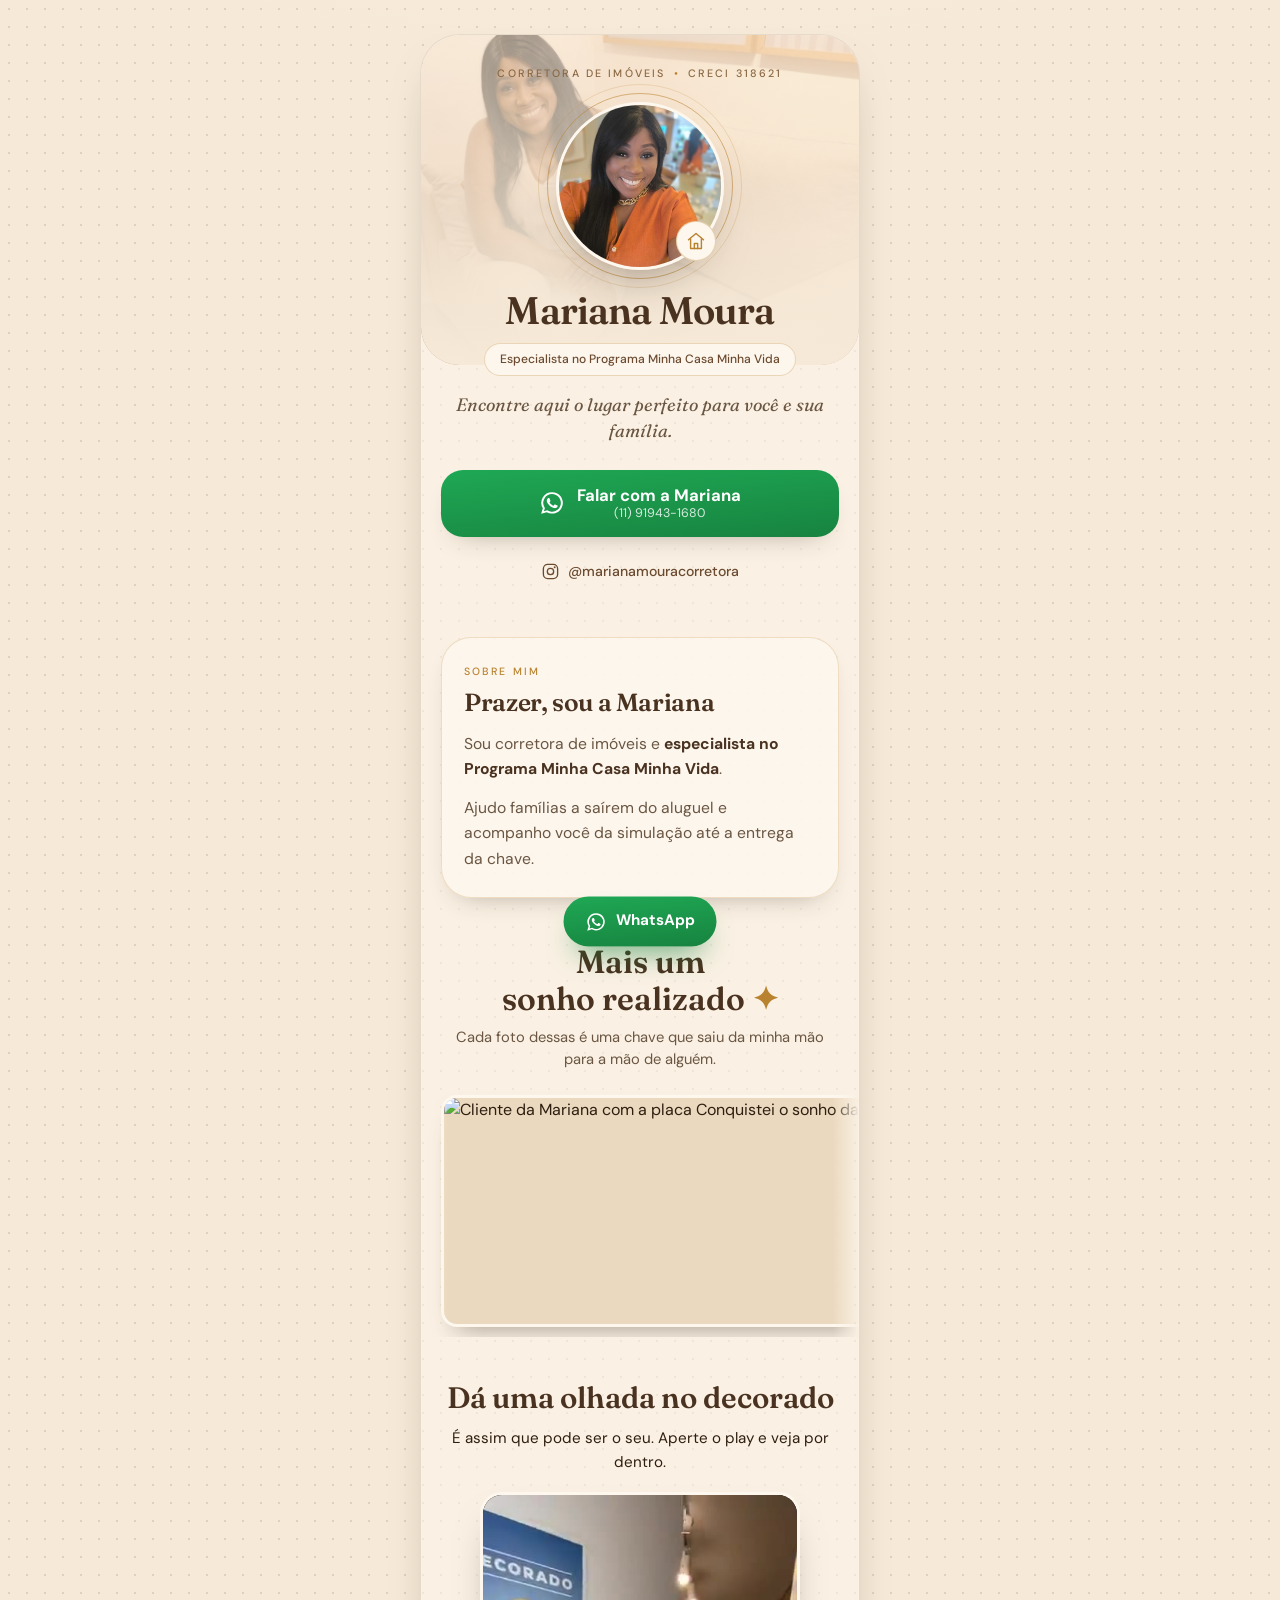
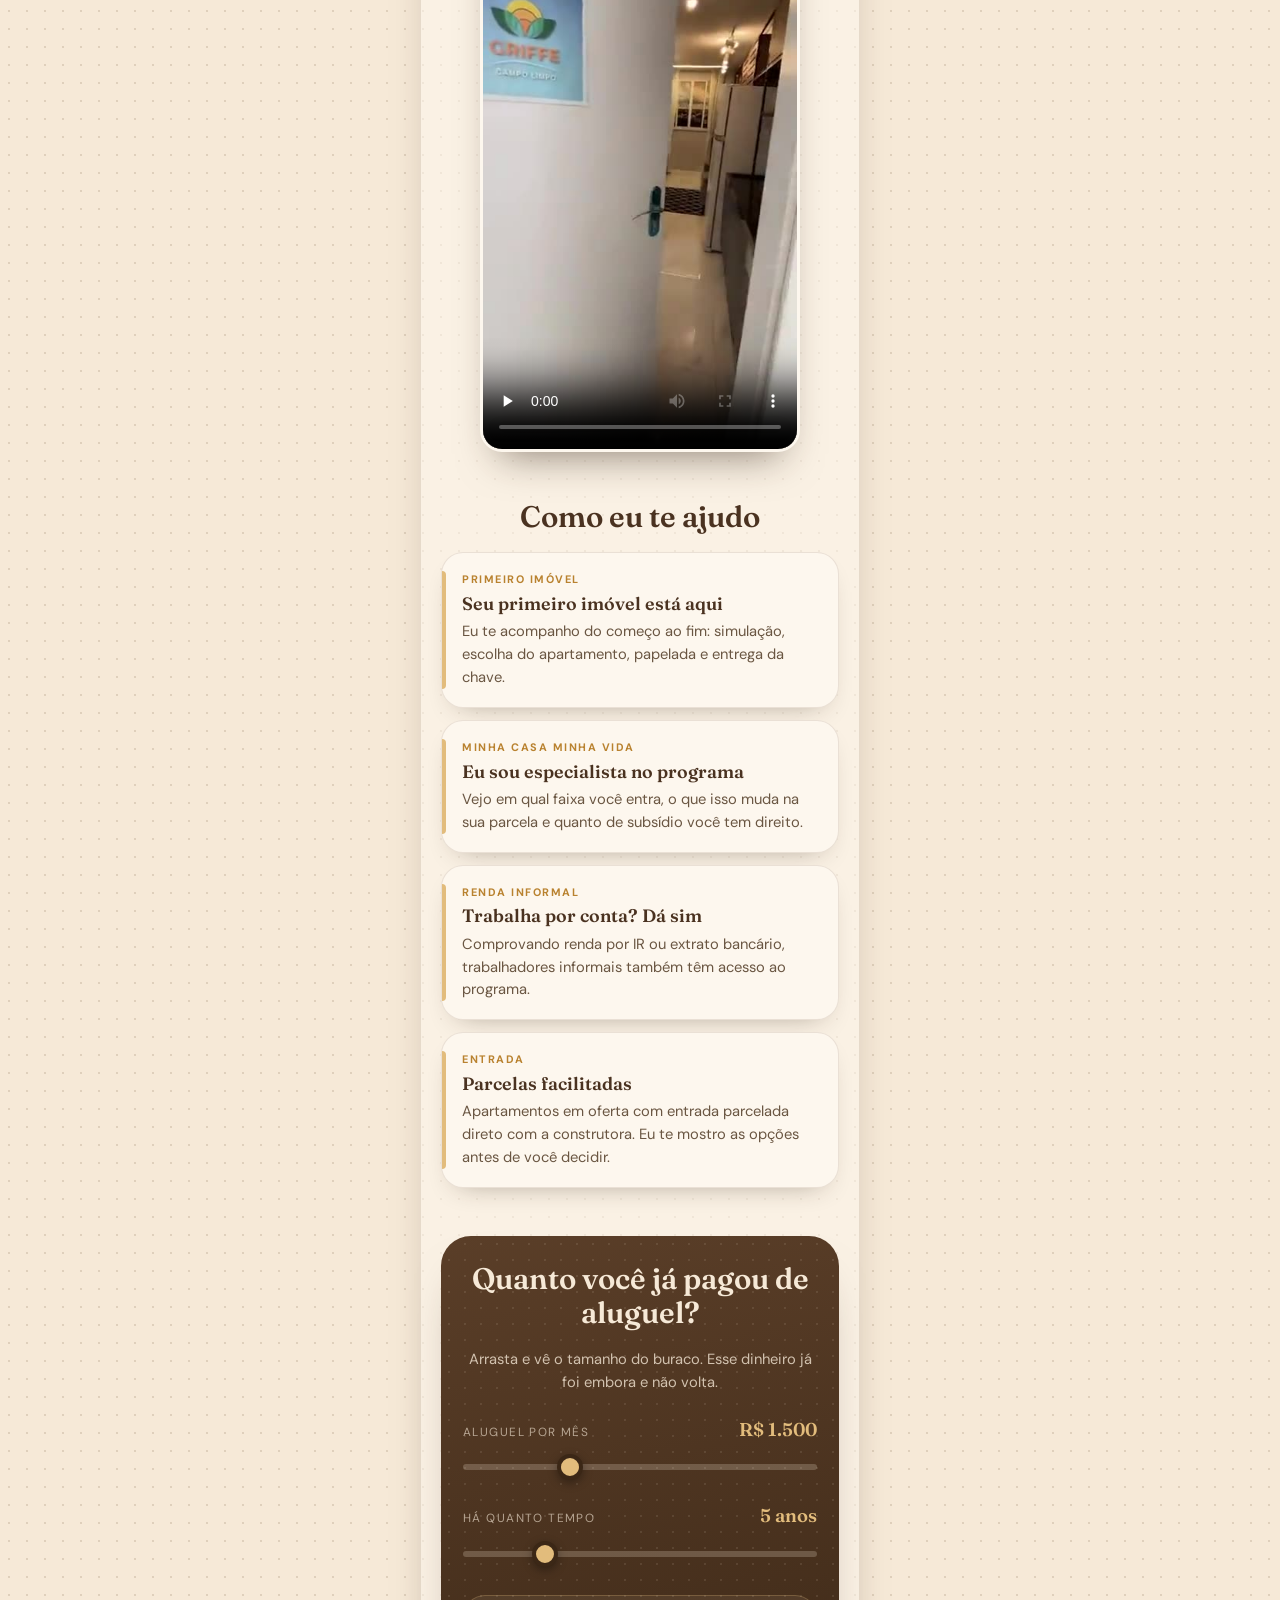
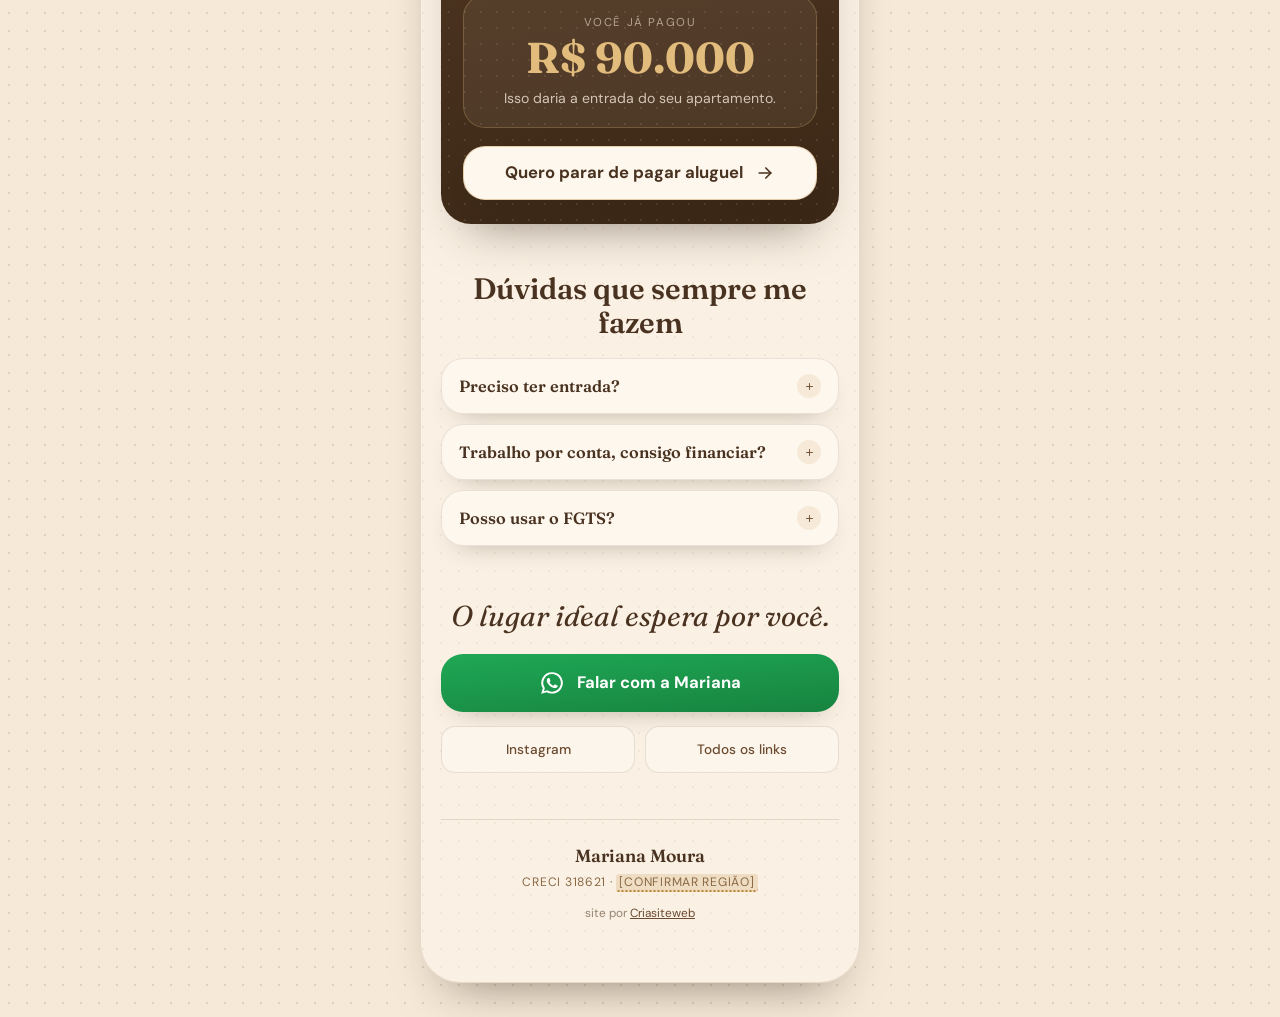
==== commit 3df9550e: "Topo do biosite refeito: rosto em moldura contida, acao no topo, carimbo removido" ====
--- a/ver/index.html
+++ b/ver/index.html
@@ -18,7 +18,7 @@
 <link rel="preconnect" href="https://fonts.gstatic.com" crossorigin>
 <link href="https://fonts.googleapis.com/css2?family=Fraunces:ital,opsz,wght@0,9..144,400;0,9..144,600;0,9..144,700;1,9..144,400&family=DM+Sans:opsz,wght@9..40,400;9..40,500;9..40,700&display=swap" rel="stylesheet">
 
-<link rel="stylesheet" href="../assets/css/estilo.css?v=8">
+<link rel="stylesheet" href="../assets/css/estilo.css?v=9">
 </head>
 <body>
 
@@ -168,7 +168,7 @@
   <span>WhatsApp</span>
 </a>
 
-<script src="../assets/js/dados.js?v=8"></script>
-<script src="../assets/js/app.js?v=8"></script>
+<script src="../assets/js/dados.js?v=9"></script>
+<script src="../assets/js/app.js?v=9"></script>
 </body>
 </html>
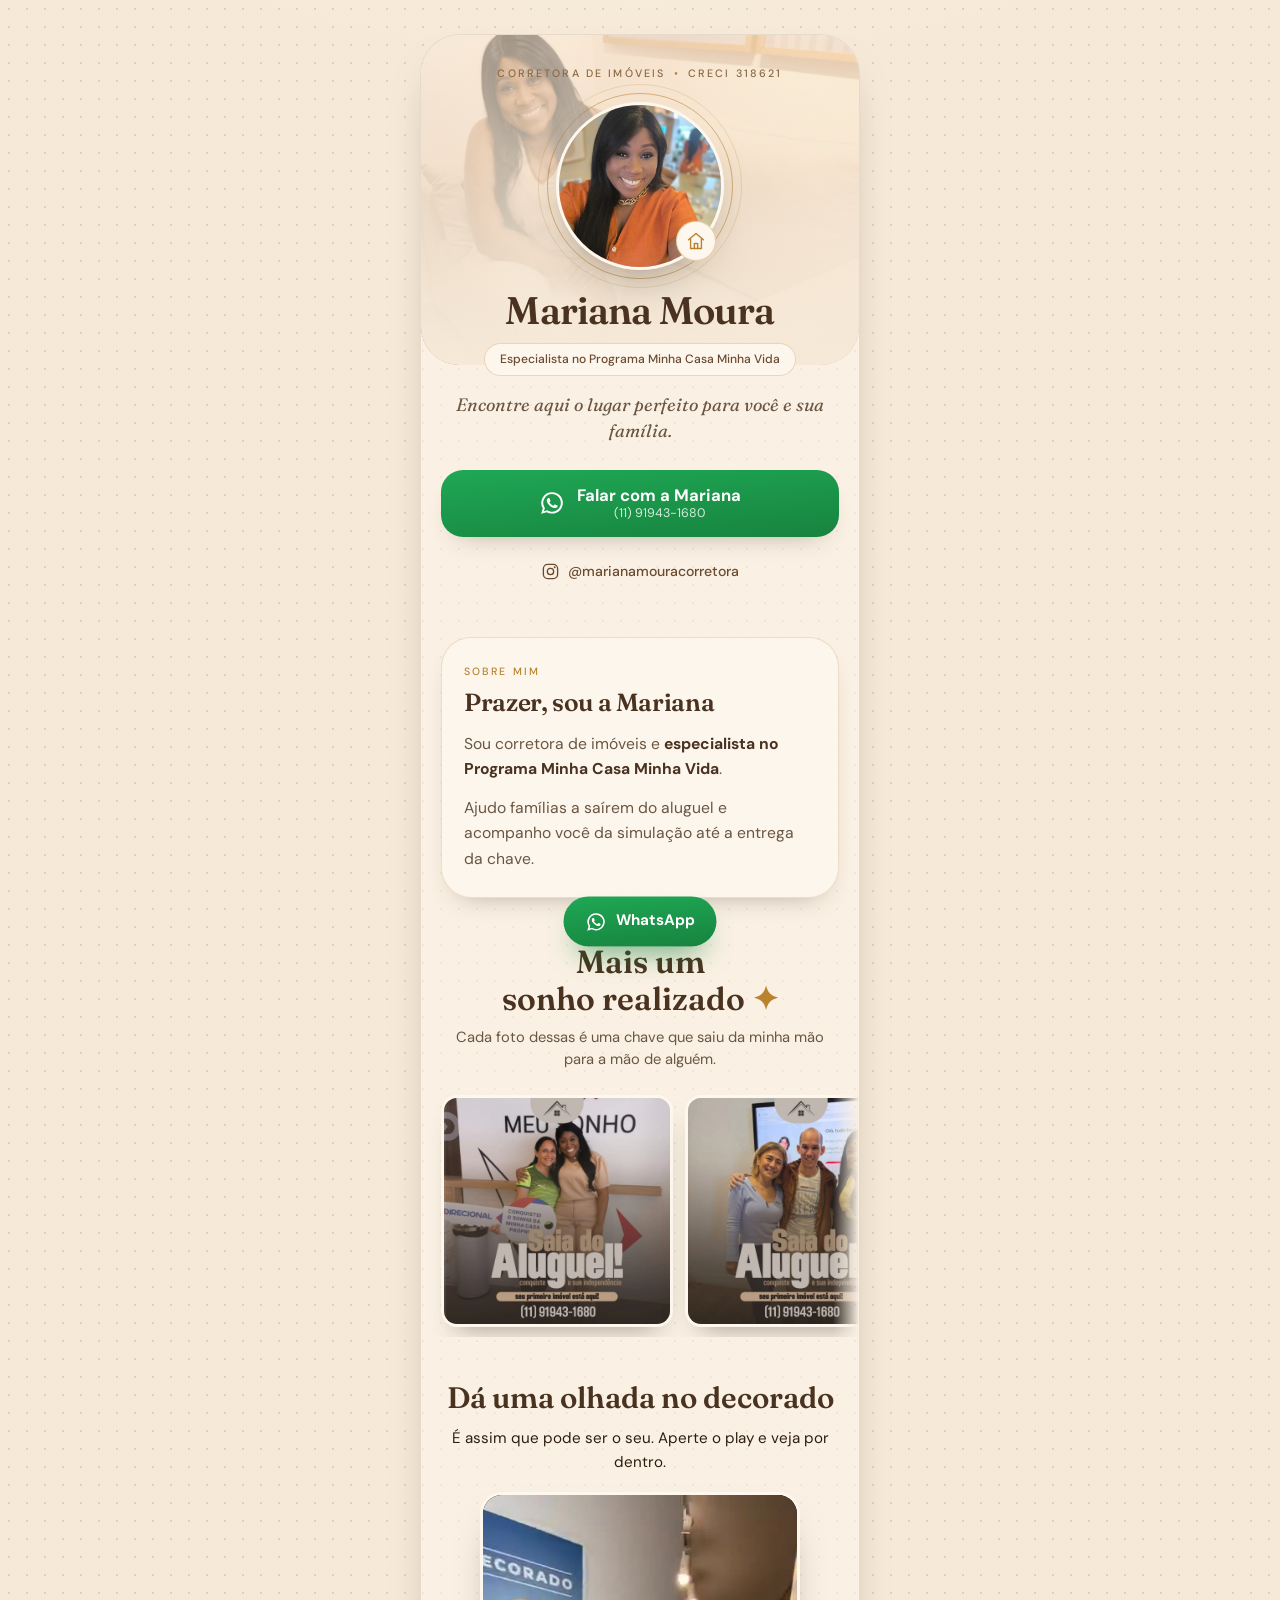
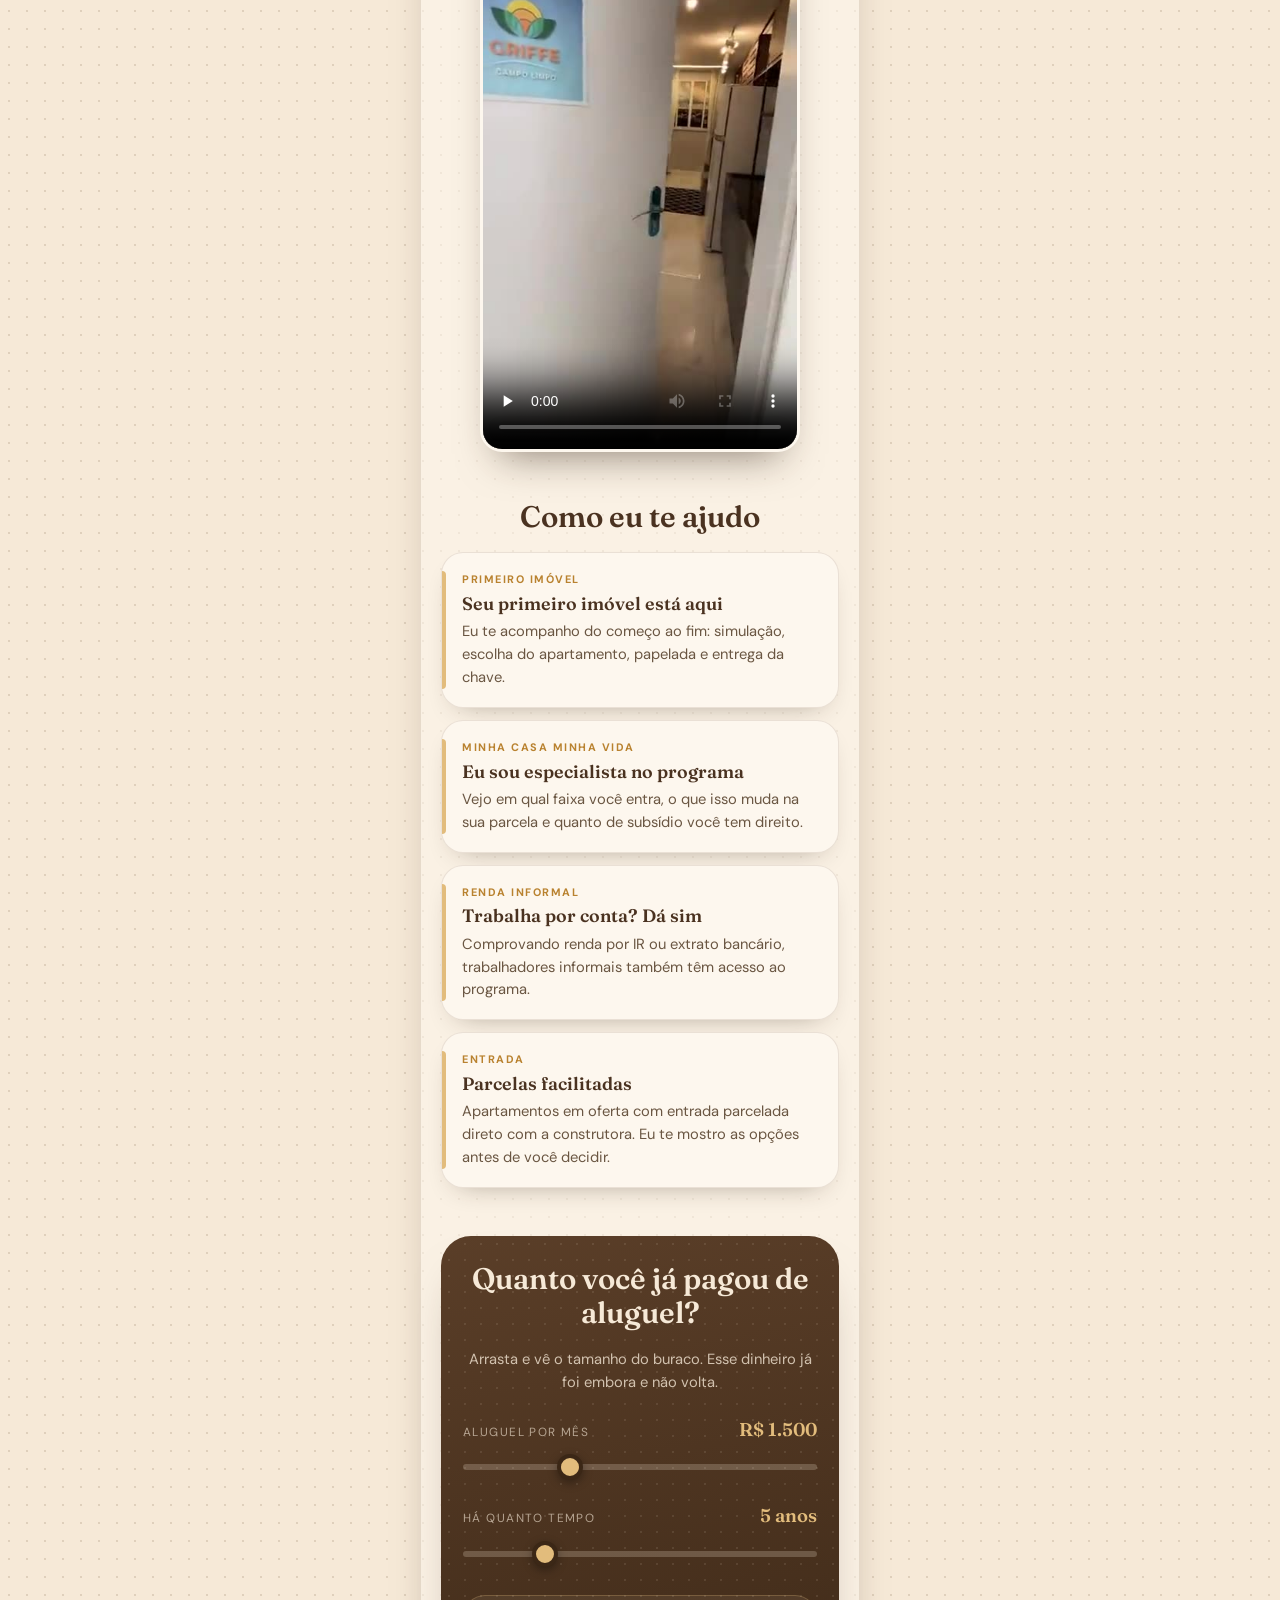
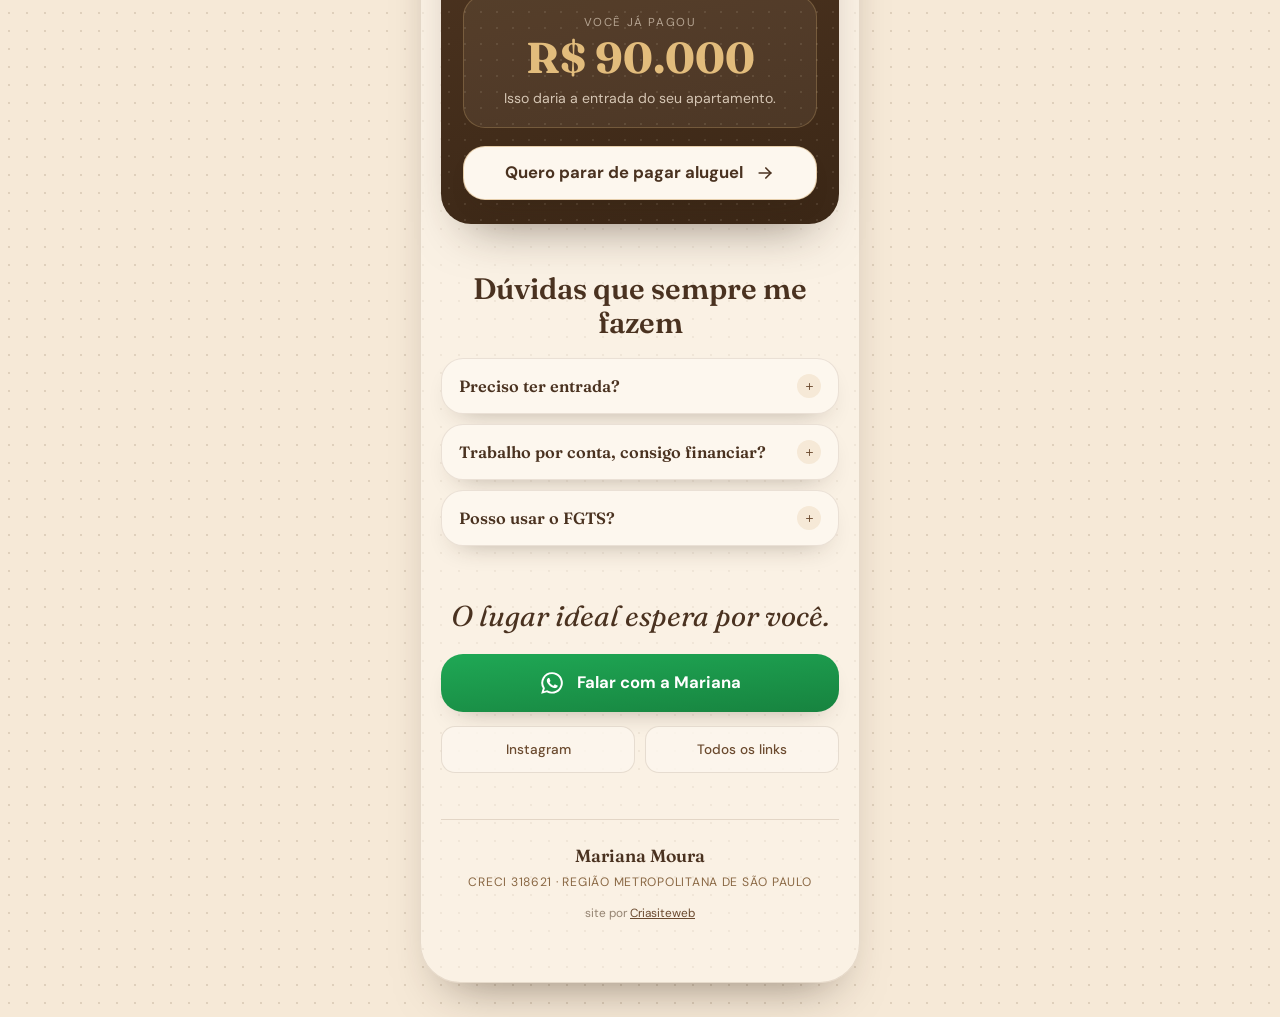
==== commit 74c4d5ab: "Topo do biosite refeito: rosto em moldura contida, acao no topo, carimbo removido" ====
--- a/ver/index.html
+++ b/ver/index.html
@@ -1,6 +1,7 @@
 <!doctype html>
 <html lang="pt-BR">
 <head>
+<base href="https://criasiteweb.github.io/mariana/">
 <meta charset="utf-8">
 <meta name="viewport" content="width=device-width, initial-scale=1, viewport-fit=cover">
 <title>Mariana Moura · Corretora de Imóveis</title>
@@ -10,7 +11,7 @@
 <meta property="og:type" content="website">
 <meta property="og:title" content="Mariana Moura · Corretora de Imóveis">
 <meta property="og:description" content="Especialista no Programa Minha Casa Minha Vida. Saia do aluguel. Seu primeiro imóvel está aqui.">
-<meta property="og:image" content="../assets/img/mariana-retrato.jpg">
+<meta property="og:image" content="assets/img/mariana-retrato.jpg">
 
 <link rel="icon" href="data:image/svg+xml,<svg xmlns='http://www.w3.org/2000/svg' viewBox='0 0 100 100'><rect width='100' height='100' rx='22' fill='%236B4A2F'/><text y='70' x='50' text-anchor='middle' font-size='58' font-family='Georgia,serif' fill='%23F6E9D7'>M</text></svg>">
 
@@ -18,7 +19,7 @@
 <link rel="preconnect" href="https://fonts.gstatic.com" crossorigin>
 <link href="https://fonts.googleapis.com/css2?family=Fraunces:ital,opsz,wght@0,9..144,400;0,9..144,600;0,9..144,700;1,9..144,400&family=DM+Sans:opsz,wght@9..40,400;9..40,500;9..40,700&display=swap" rel="stylesheet">
 
-<link rel="stylesheet" href="../assets/css/estilo.css?v=9">
+<link rel="stylesheet" href="assets/css/estilo.css?v=10">
 </head>
 <body>
 
@@ -36,7 +37,7 @@
     </p>
 
     <div class="topo__moldura">
-      <img class="topo__foto" src="../assets/img/mariana-retrato.jpg"
+      <img class="topo__foto" src="assets/img/mariana-retrato.jpg"
            alt="Mariana Moura, corretora de imóveis"
            width="565" height="568" fetchpriority="high" decoding="async">
       <span class="topo__selo" aria-hidden="true">
@@ -92,8 +93,8 @@
     <p class="video__legenda" id="videoLegenda">É assim que pode ser o seu. Aperte o play e veja por dentro.</p>
     <div class="video__moldura">
       <video id="videoDecorado" controls playsinline preload="none"
-             poster="../assets/img/decorado-capa.jpg" aria-label="Vídeo do apartamento decorado">
-        <source src="../assets/video/decorado.mp4" type="video/mp4" />
+             poster="assets/img/decorado-capa.jpg" aria-label="Vídeo do apartamento decorado">
+        <source src="assets/video/decorado.mp4" type="video/mp4" />
         Seu navegador não consegue mostrar o vídeo.
       </video>
     </div>
@@ -168,7 +169,7 @@
   <span>WhatsApp</span>
 </a>
 
-<script src="../assets/js/dados.js?v=9"></script>
-<script src="../assets/js/app.js?v=9"></script>
+<script src="assets/js/dados.js?v=10"></script>
+<script src="assets/js/app.js?v=10"></script>
 </body>
 </html>
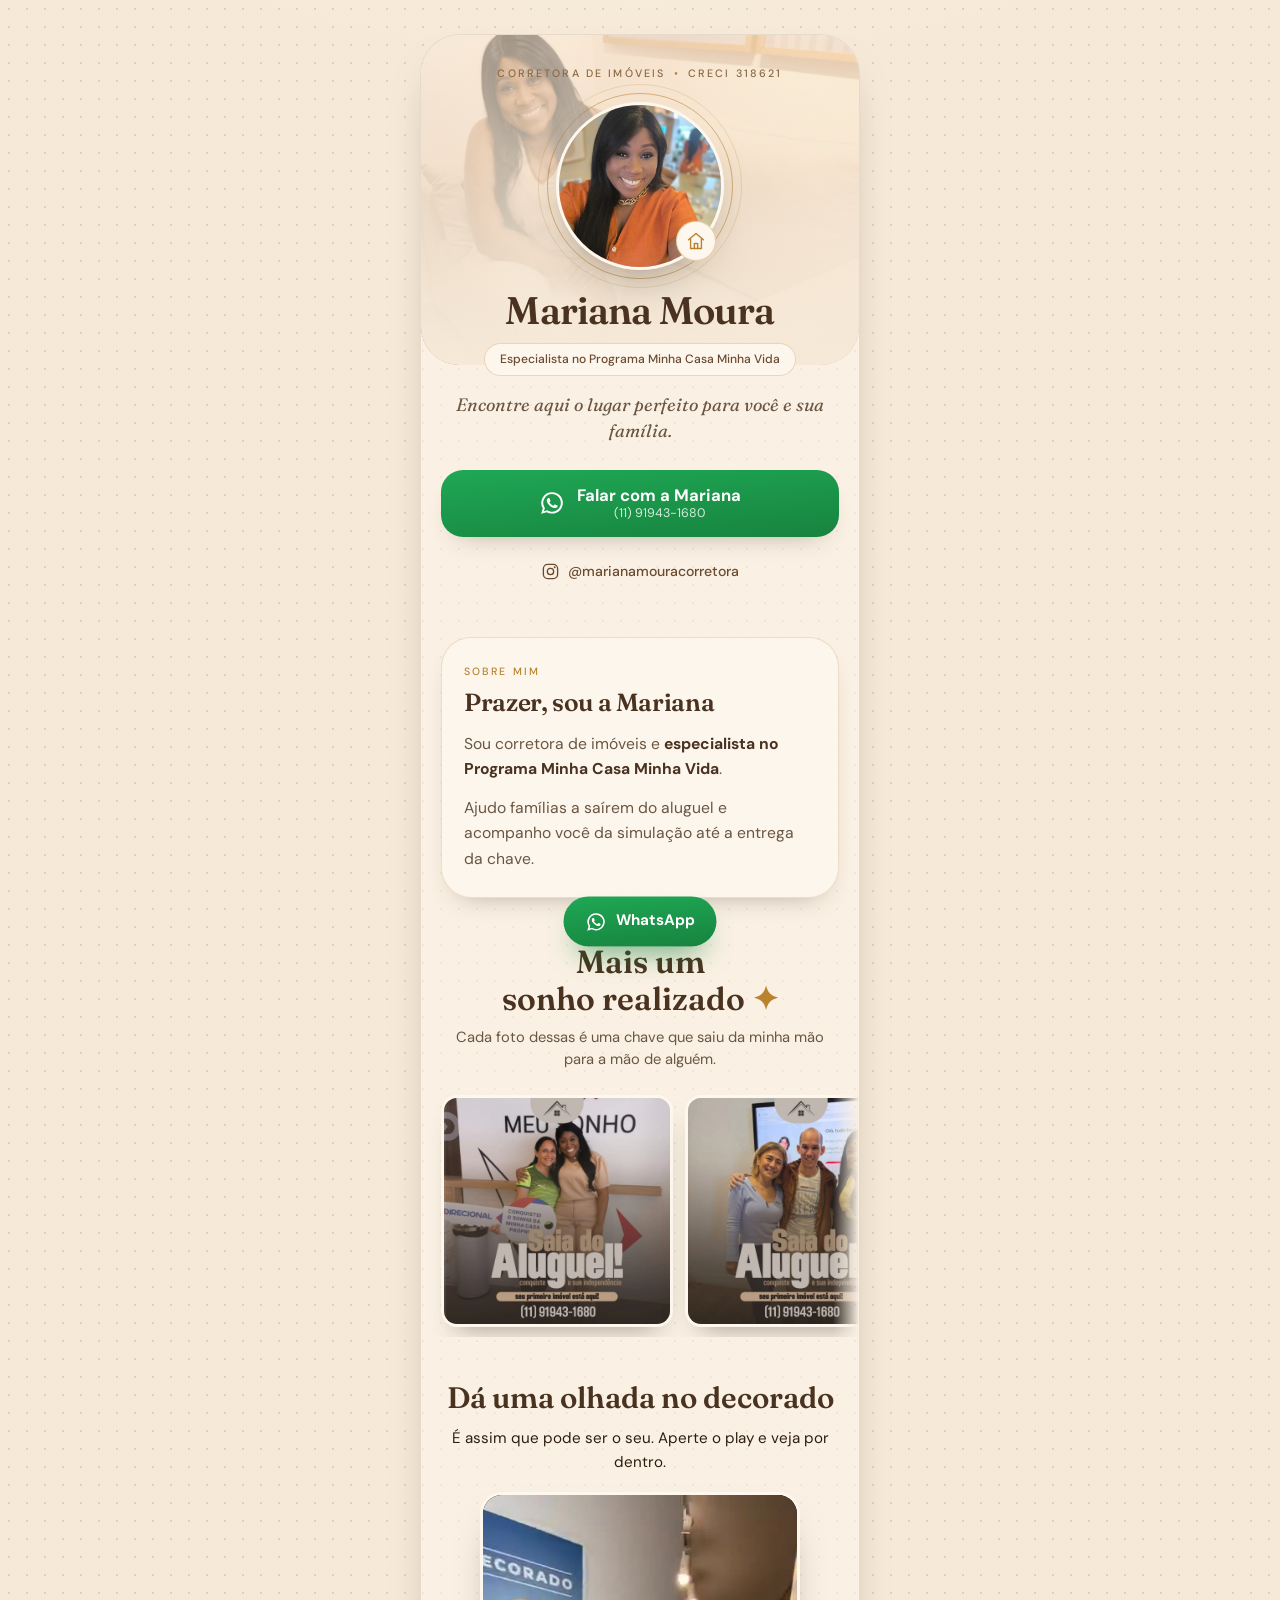
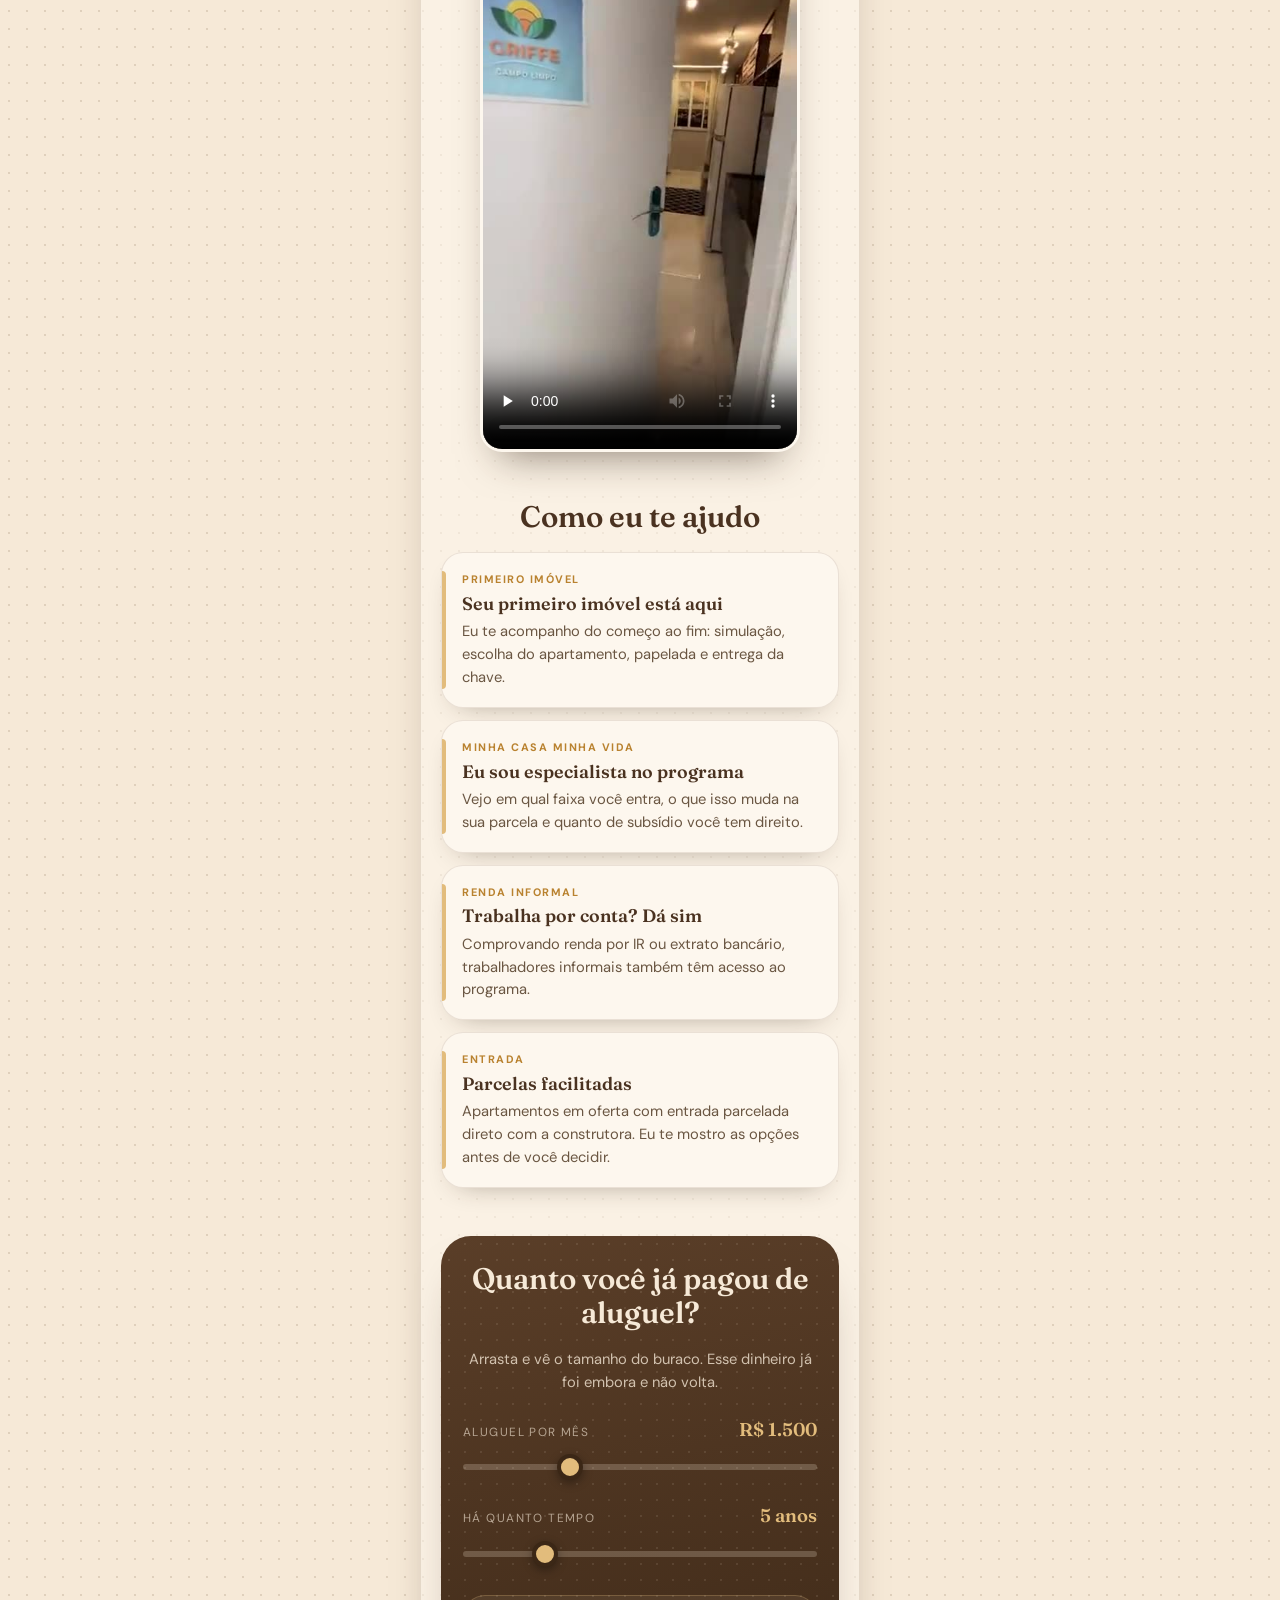
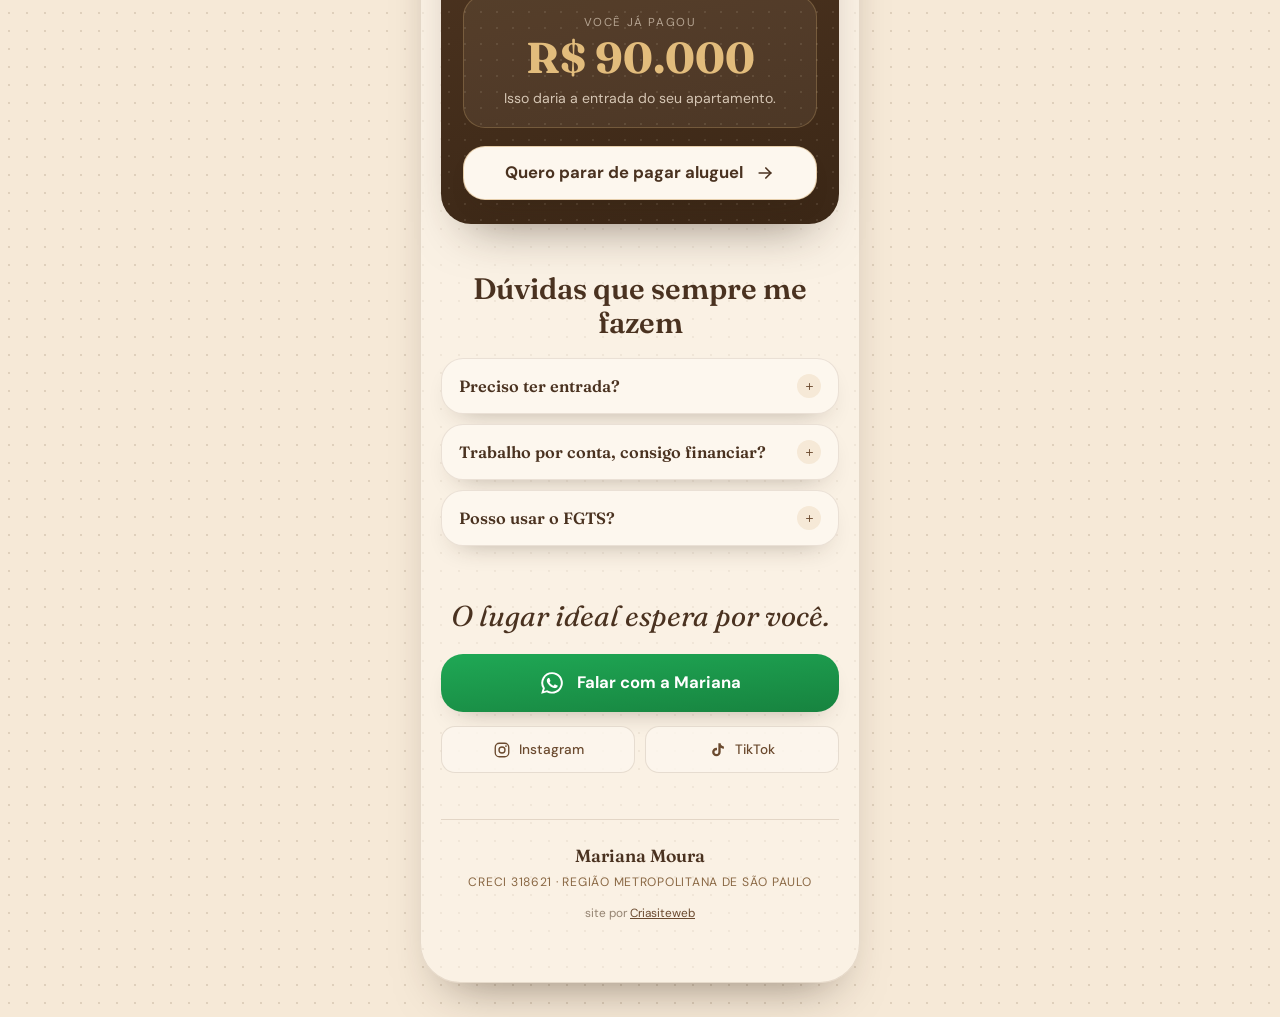
==== commit aabd2c0a: "Topo do biosite refeito: rosto em moldura contida, acao no topo, carimbo removido" ====
--- a/ver/index.html
+++ b/ver/index.html
@@ -19,7 +19,7 @@
 <link rel="preconnect" href="https://fonts.gstatic.com" crossorigin>
 <link href="https://fonts.googleapis.com/css2?family=Fraunces:ital,opsz,wght@0,9..144,400;0,9..144,600;0,9..144,700;1,9..144,400&family=DM+Sans:opsz,wght@9..40,400;9..40,500;9..40,700&display=swap" rel="stylesheet">
 
-<link rel="stylesheet" href="assets/css/estilo.css?v=10">
+<link rel="stylesheet" href="assets/css/estilo.css?v=11">
 </head>
 <body>
 
@@ -150,8 +150,14 @@
     </a>
 
     <div class="atalhos">
-      <a class="atalho" id="atalhoInsta" href="https://www.instagram.com/marianamouracorretora/" target="_blank" rel="noopener">Instagram</a>
-      <a class="atalho" id="atalhoLinkme" href="https://linkme.bio/marianamouracorretora" target="_blank" rel="noopener">Todos os links</a>
+      <a class="atalho" id="atalhoInsta" href="https://www.instagram.com/marianamouracorretora/" target="_blank" rel="noopener">
+        <svg viewBox="0 0 24 24" fill="none" stroke="currentColor" stroke-width="1.8" aria-hidden="true"><rect x="3" y="3" width="18" height="18" rx="5.5"/><circle cx="12" cy="12" r="4"/><circle cx="17.3" cy="6.7" r="1.2" fill="currentColor" stroke="none"/></svg>
+        <span>Instagram</span>
+      </a>
+      <a class="atalho" id="atalhoTiktok" href="https://www.tiktok.com/@marianamoura1165" target="_blank" rel="noopener">
+        <svg viewBox="0 0 24 24" fill="currentColor" aria-hidden="true"><path d="M16.6 5.82a4.28 4.28 0 0 1-1.02-2.82h-3.1v11.9a2.6 2.6 0 0 1-2.6 2.5 2.6 2.6 0 0 1 0-5.2c.27 0 .53.05.78.13V9.15a5.72 5.72 0 0 0-.78-.06 5.7 5.7 0 1 0 5.7 5.7V8.9a7.32 7.32 0 0 0 4.3 1.38V7.18a4.28 4.28 0 0 1-3.28-1.36Z"/></svg>
+        <span>TikTok</span>
+      </a>
     </div>
   </section>
 
@@ -169,7 +175,7 @@
   <span>WhatsApp</span>
 </a>
 
-<script src="assets/js/dados.js?v=10"></script>
-<script src="assets/js/app.js?v=10"></script>
+<script src="assets/js/dados.js?v=11"></script>
+<script src="assets/js/app.js?v=11"></script>
 </body>
 </html>
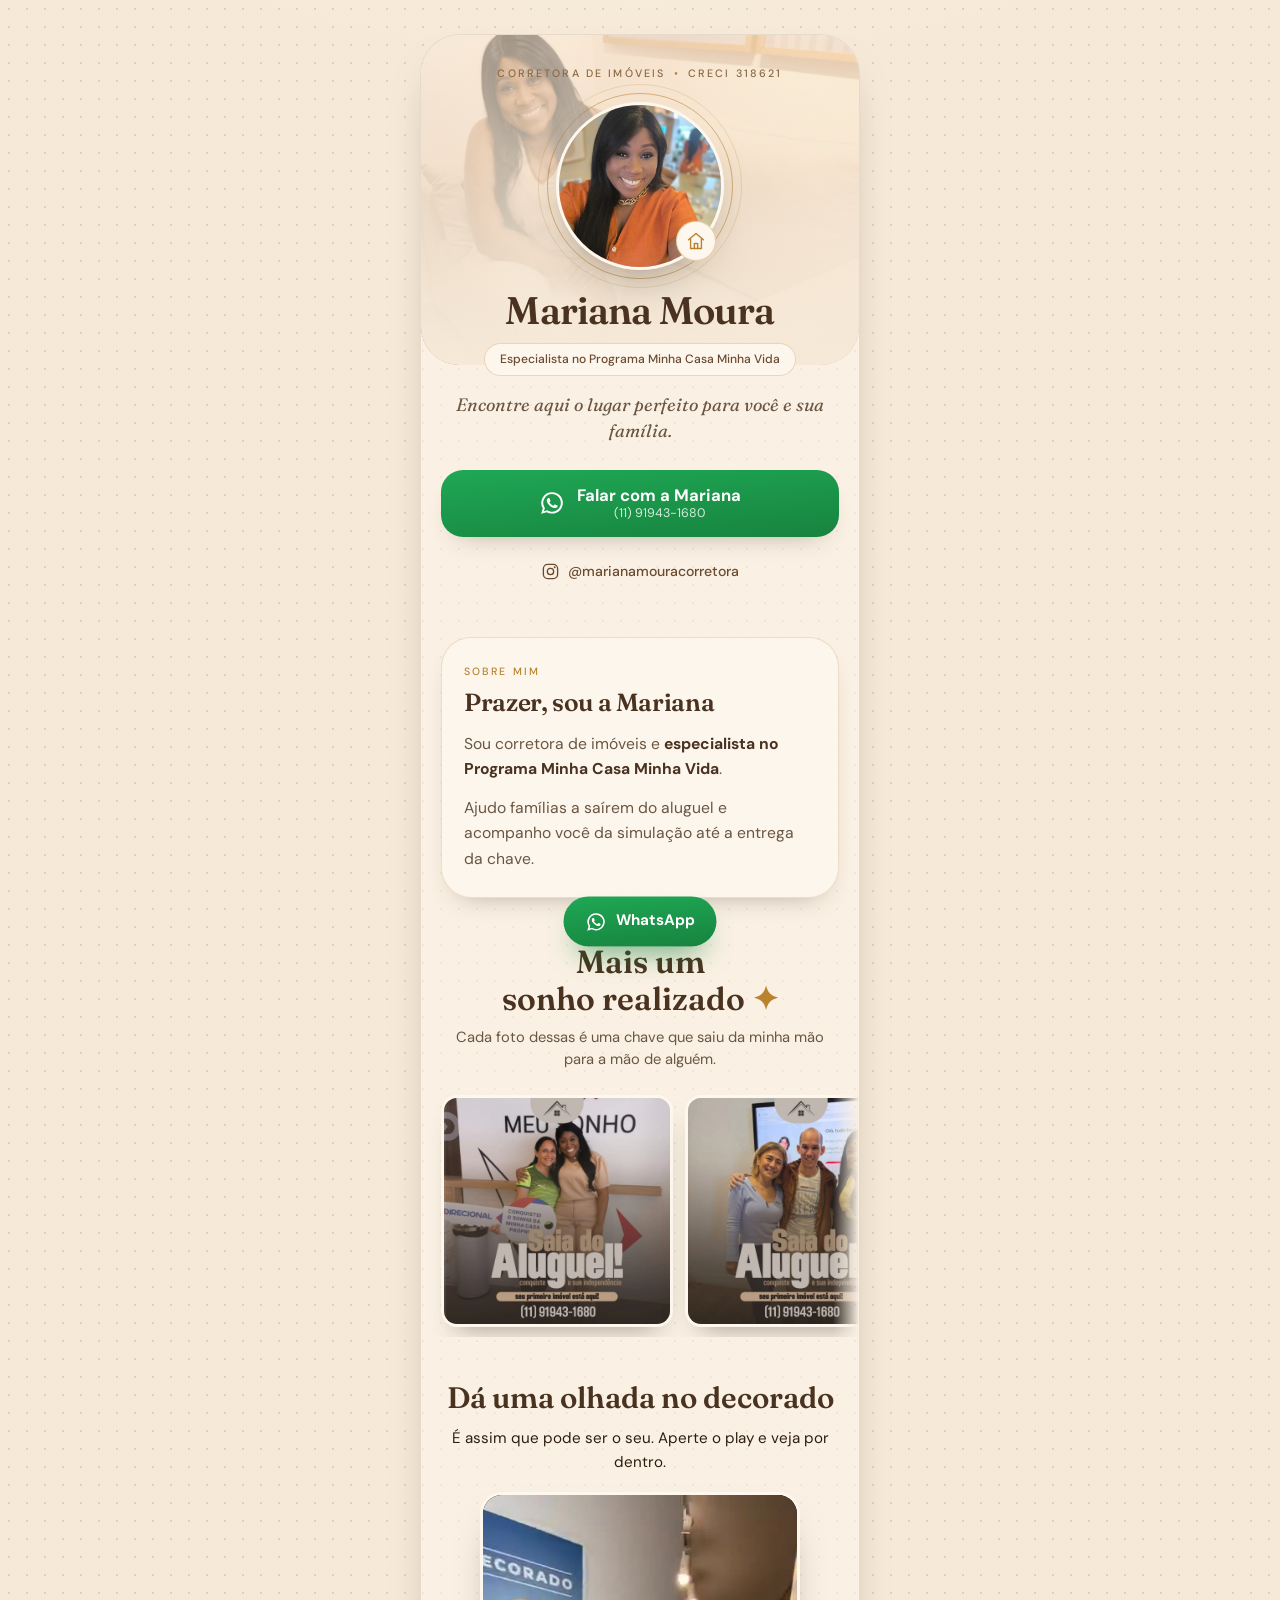
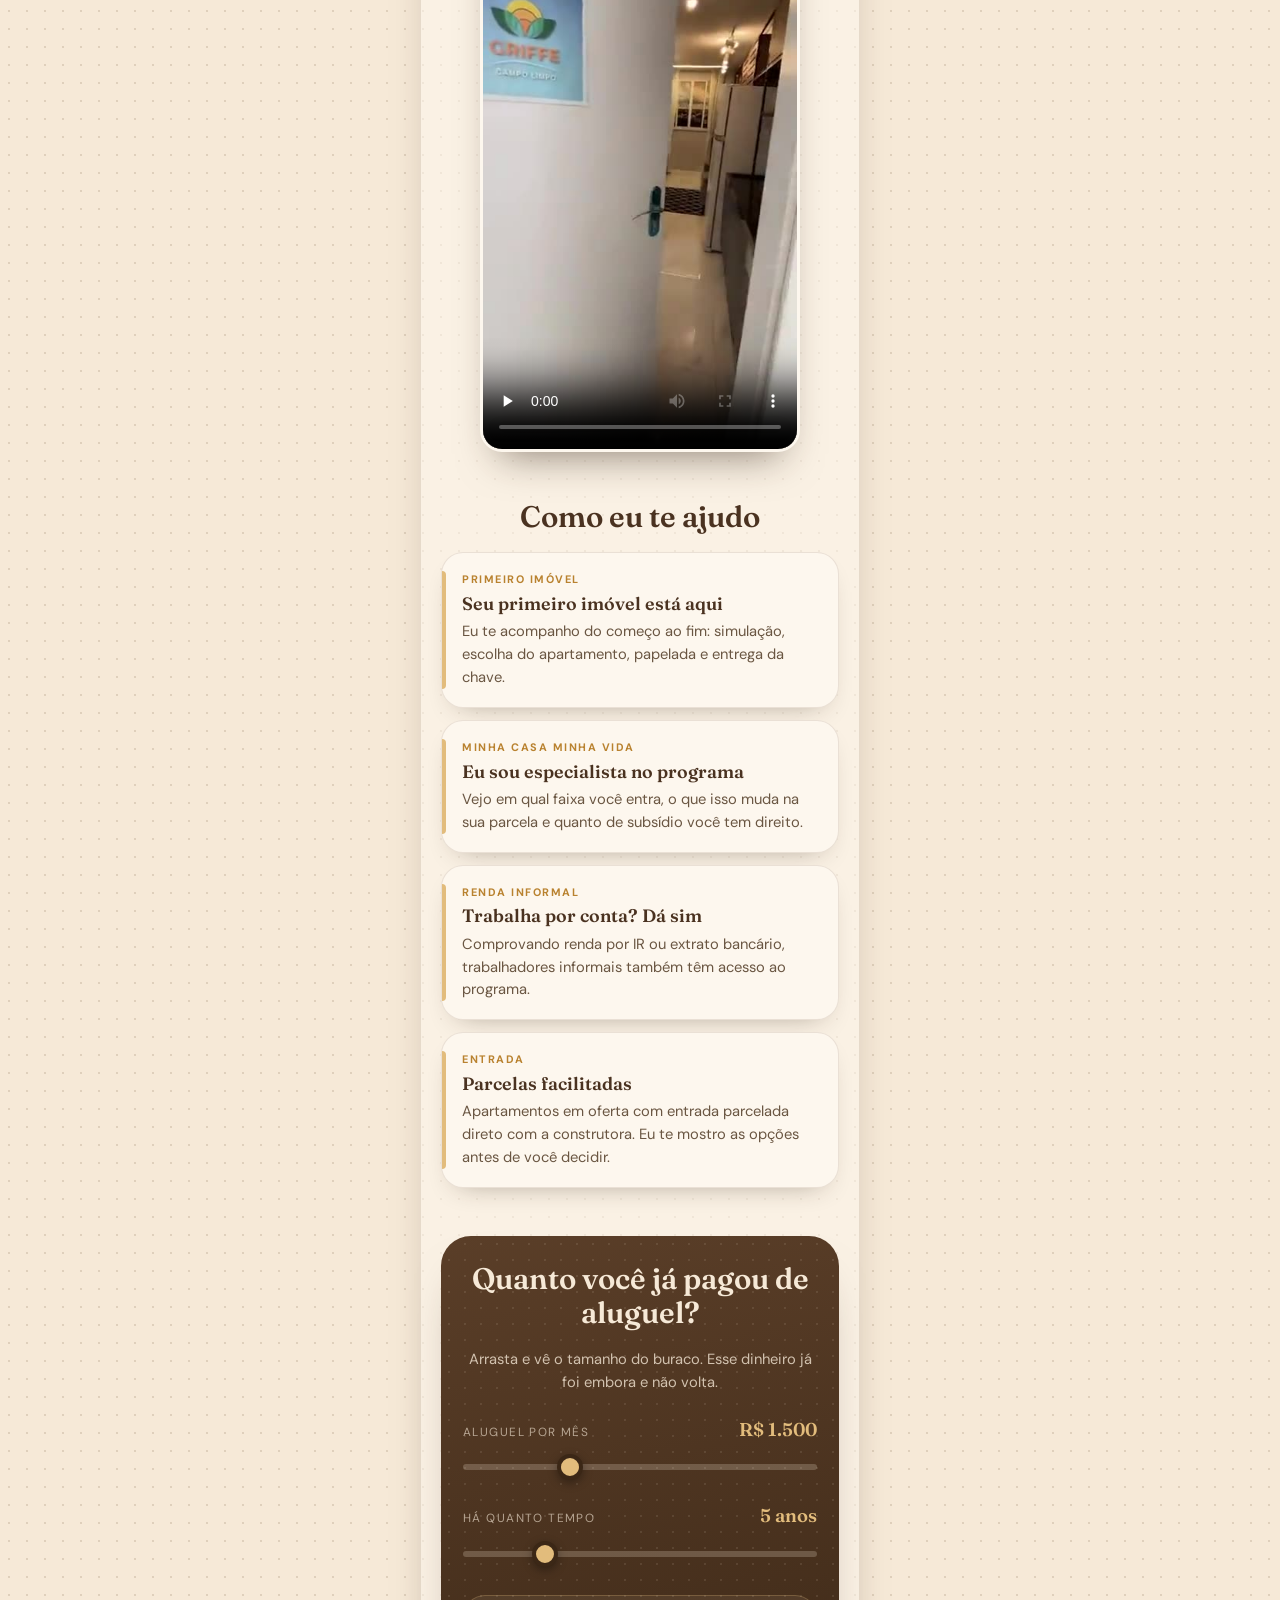
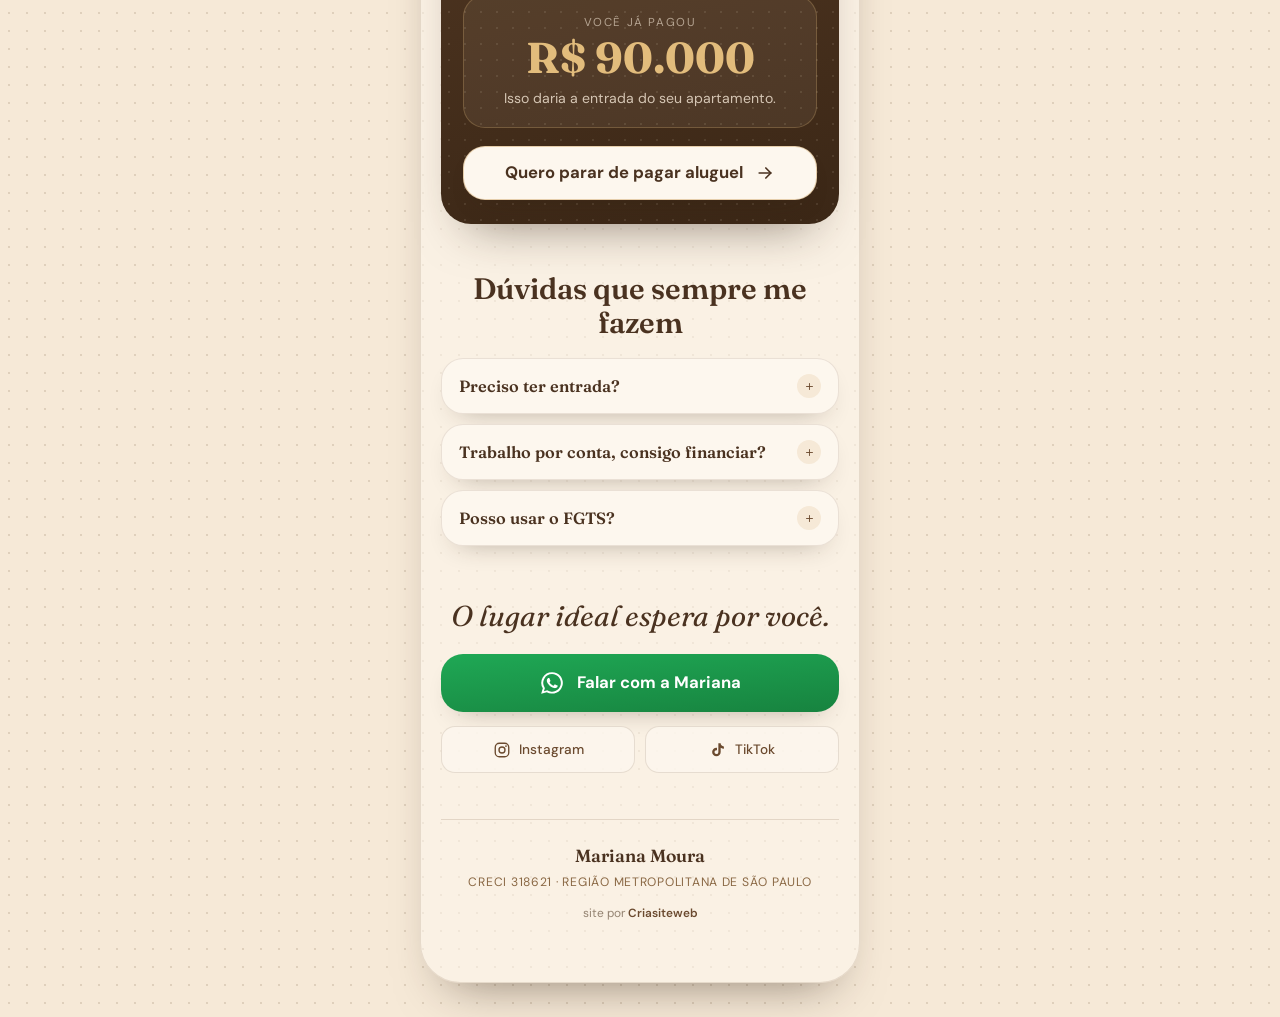
==== commit 12dad905: "Topo do biosite refeito: rosto em moldura contida, acao no topo, carimbo removido" ====
--- a/ver/index.html
+++ b/ver/index.html
@@ -19,7 +19,7 @@
 <link rel="preconnect" href="https://fonts.gstatic.com" crossorigin>
 <link href="https://fonts.googleapis.com/css2?family=Fraunces:ital,opsz,wght@0,9..144,400;0,9..144,600;0,9..144,700;1,9..144,400&family=DM+Sans:opsz,wght@9..40,400;9..40,500;9..40,700&display=swap" rel="stylesheet">
 
-<link rel="stylesheet" href="assets/css/estilo.css?v=11">
+<link rel="stylesheet" href="assets/css/estilo.css?v=12">
 </head>
 <body>
 
@@ -164,7 +164,7 @@
   <footer class="rodape">
     <p class="rodape__marca">Mariana Moura</p>
     <p class="rodape__dados"><span id="rodapeCreci">CRECI 318621</span> · <span id="rodapeRegiao">[CONFIRMAR REGIÃO]</span></p>
-    <p class="rodape__credito">site por <a href="https://criasiteweb.github.io" target="_blank" rel="noopener">Criasiteweb</a></p>
+    <p class="rodape__credito">site por <b>Criasiteweb</b></p>
   </footer>
 
 </main>
@@ -175,7 +175,7 @@
   <span>WhatsApp</span>
 </a>
 
-<script src="assets/js/dados.js?v=11"></script>
-<script src="assets/js/app.js?v=11"></script>
+<script src="assets/js/dados.js?v=12"></script>
+<script src="assets/js/app.js?v=12"></script>
 </body>
 </html>
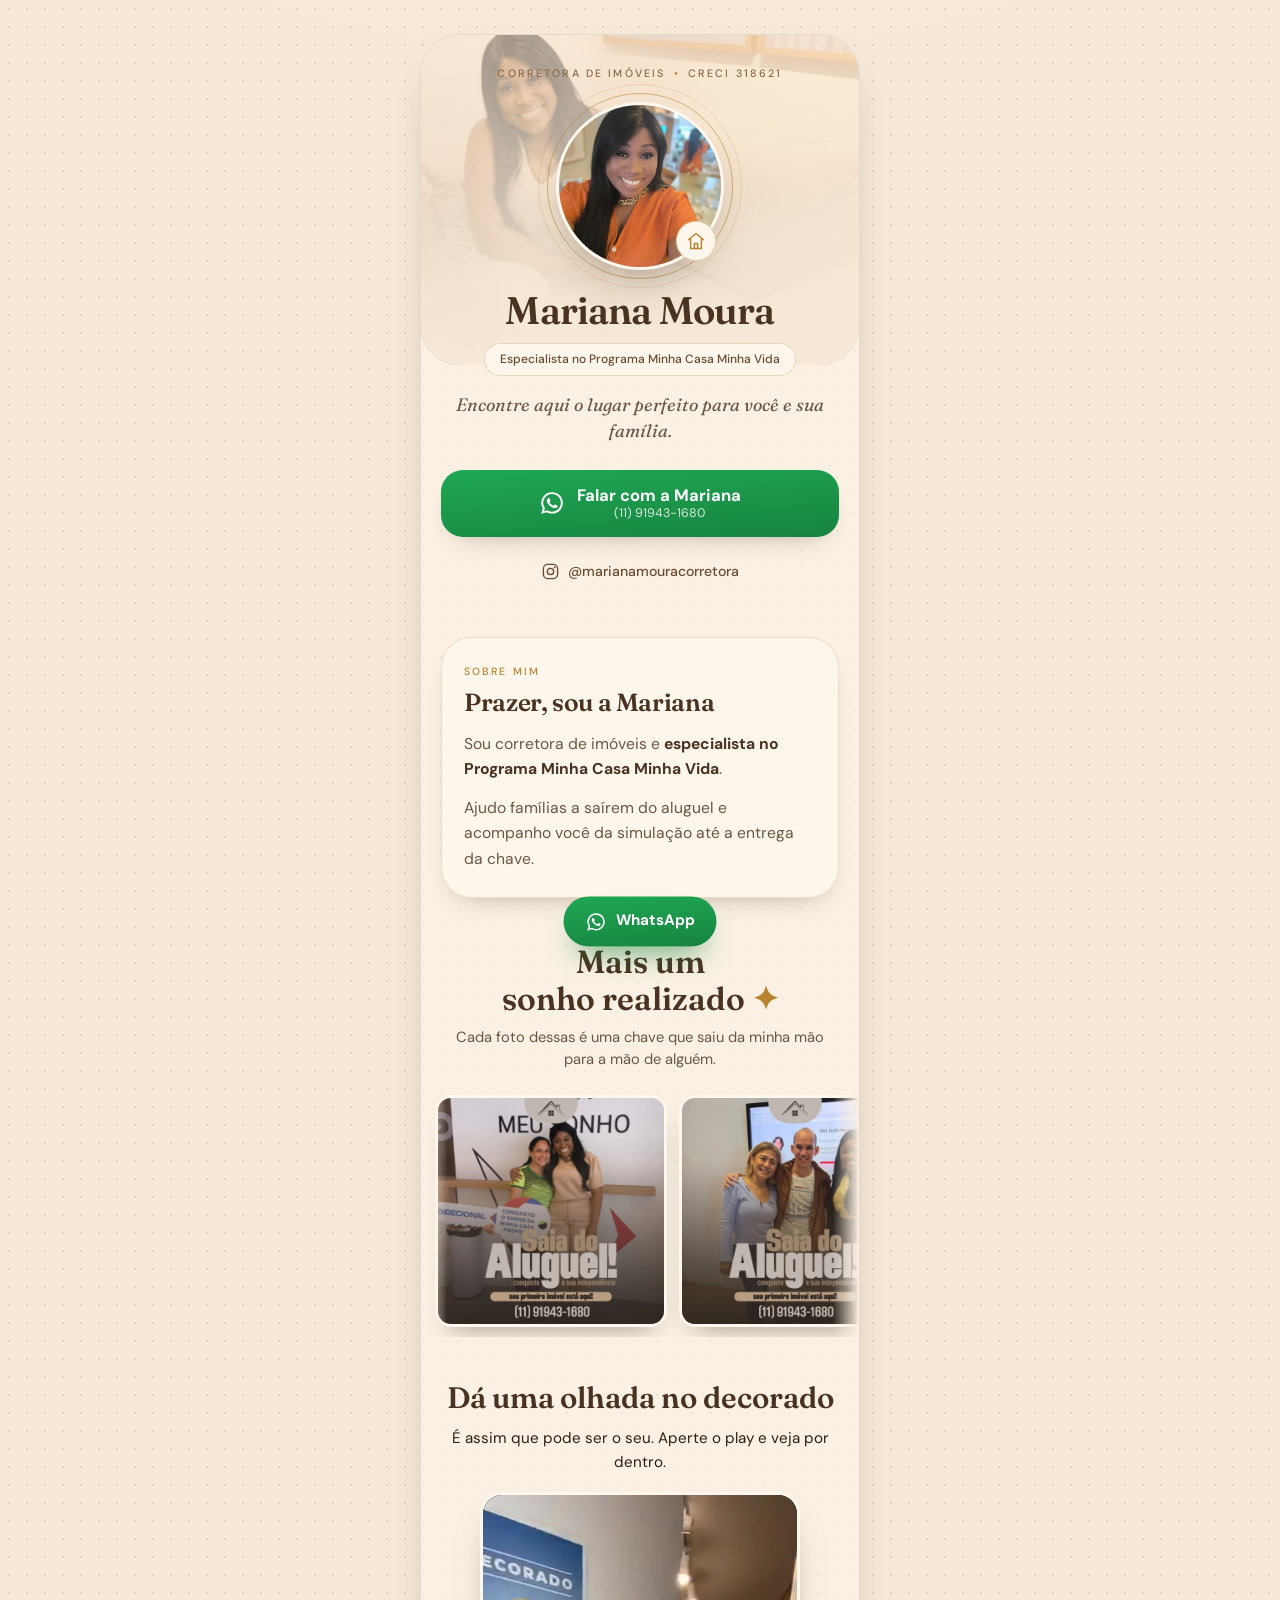
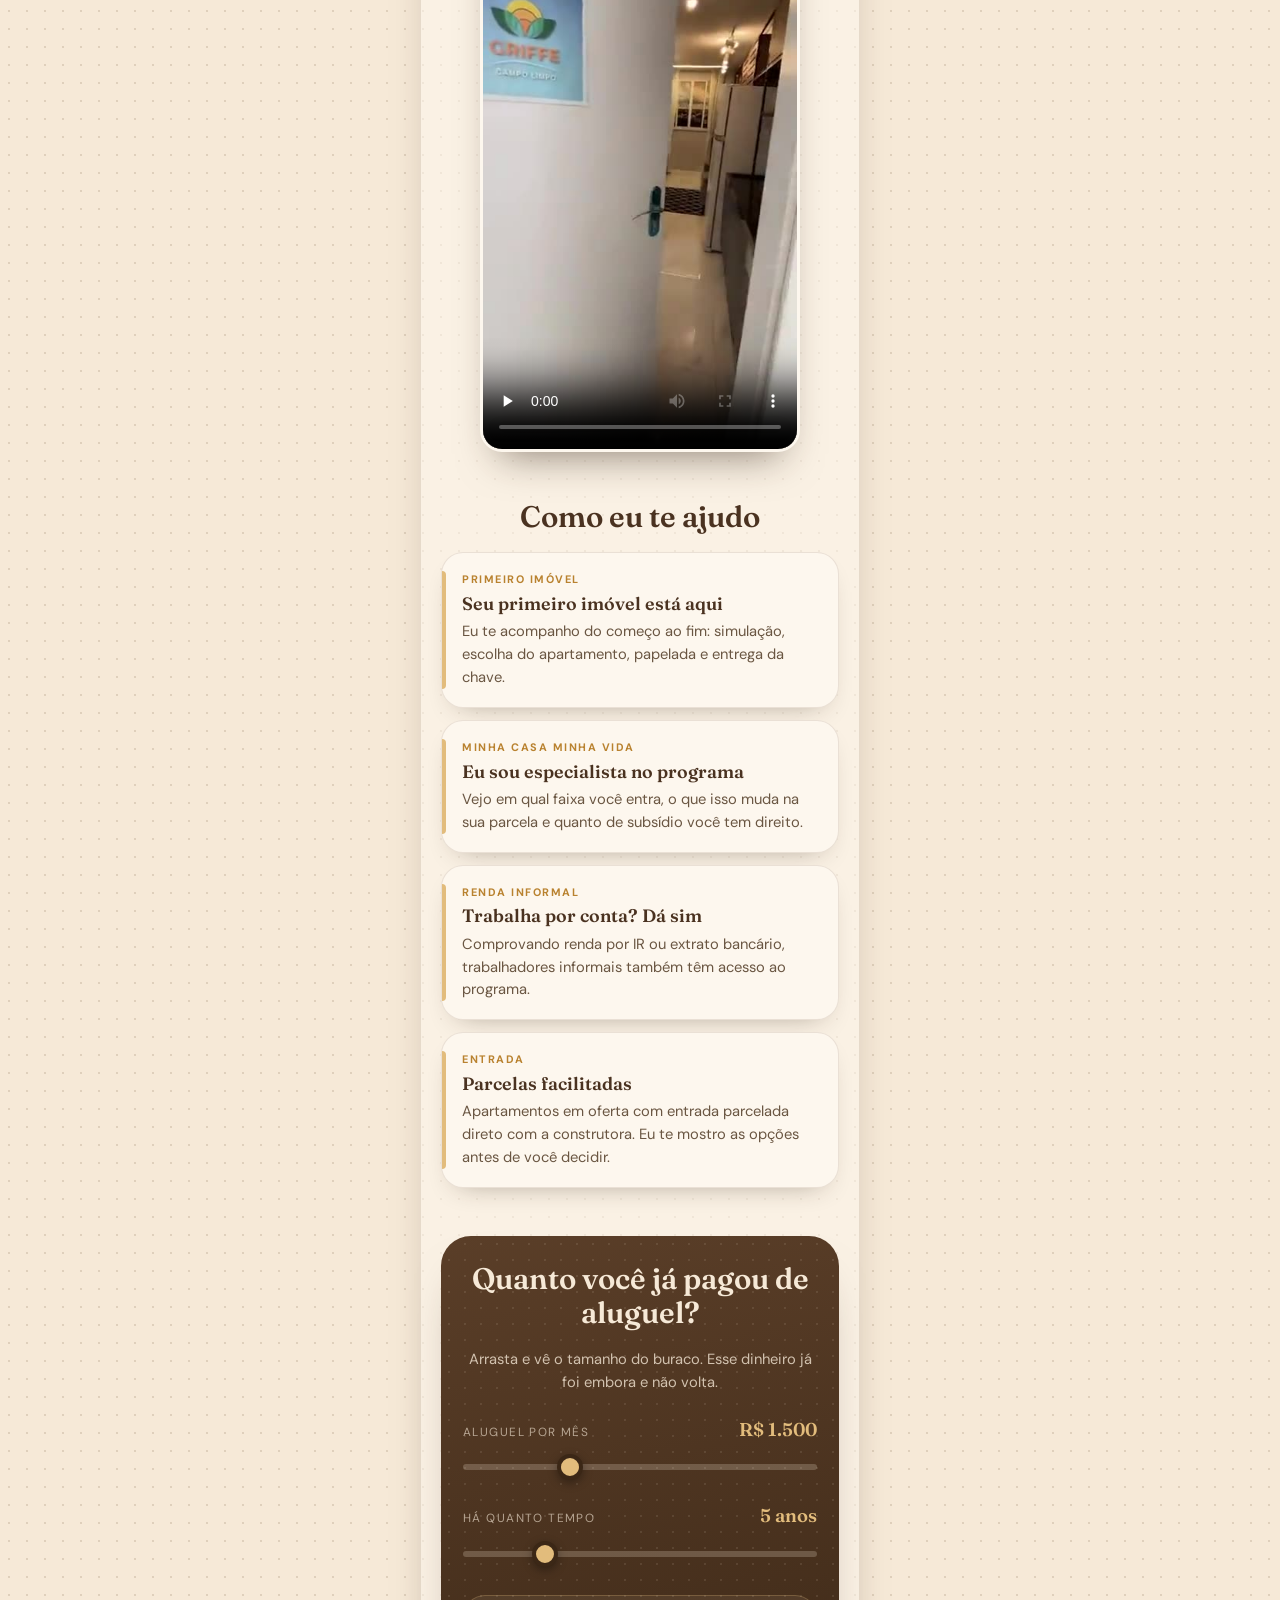
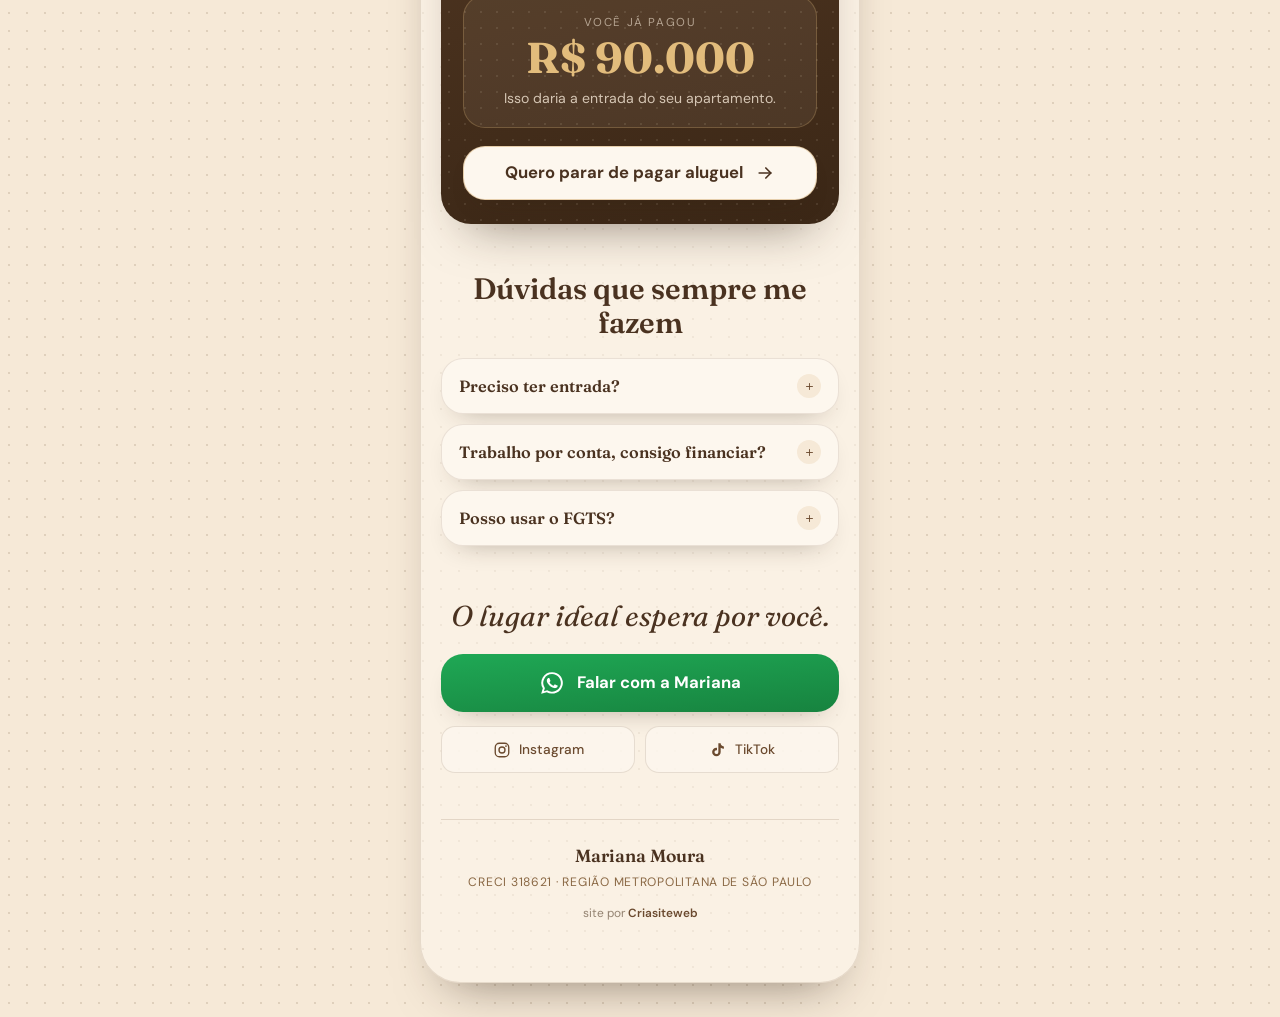
==== commit 1e215837: "Topo do biosite refeito: rosto em moldura contida, acao no topo, carimbo removido" ====
--- a/ver/index.html
+++ b/ver/index.html
@@ -19,7 +19,7 @@
 <link rel="preconnect" href="https://fonts.gstatic.com" crossorigin>
 <link href="https://fonts.googleapis.com/css2?family=Fraunces:ital,opsz,wght@0,9..144,400;0,9..144,600;0,9..144,700;1,9..144,400&family=DM+Sans:opsz,wght@9..40,400;9..40,500;9..40,700&display=swap" rel="stylesheet">
 
-<link rel="stylesheet" href="assets/css/estilo.css?v=12">
+<link rel="stylesheet" href="assets/css/estilo.css?v=13">
 </head>
 <body>
 
@@ -175,7 +175,7 @@
   <span>WhatsApp</span>
 </a>
 
-<script src="assets/js/dados.js?v=12"></script>
-<script src="assets/js/app.js?v=12"></script>
+<script src="assets/js/dados.js?v=13"></script>
+<script src="assets/js/app.js?v=13"></script>
 </body>
 </html>
